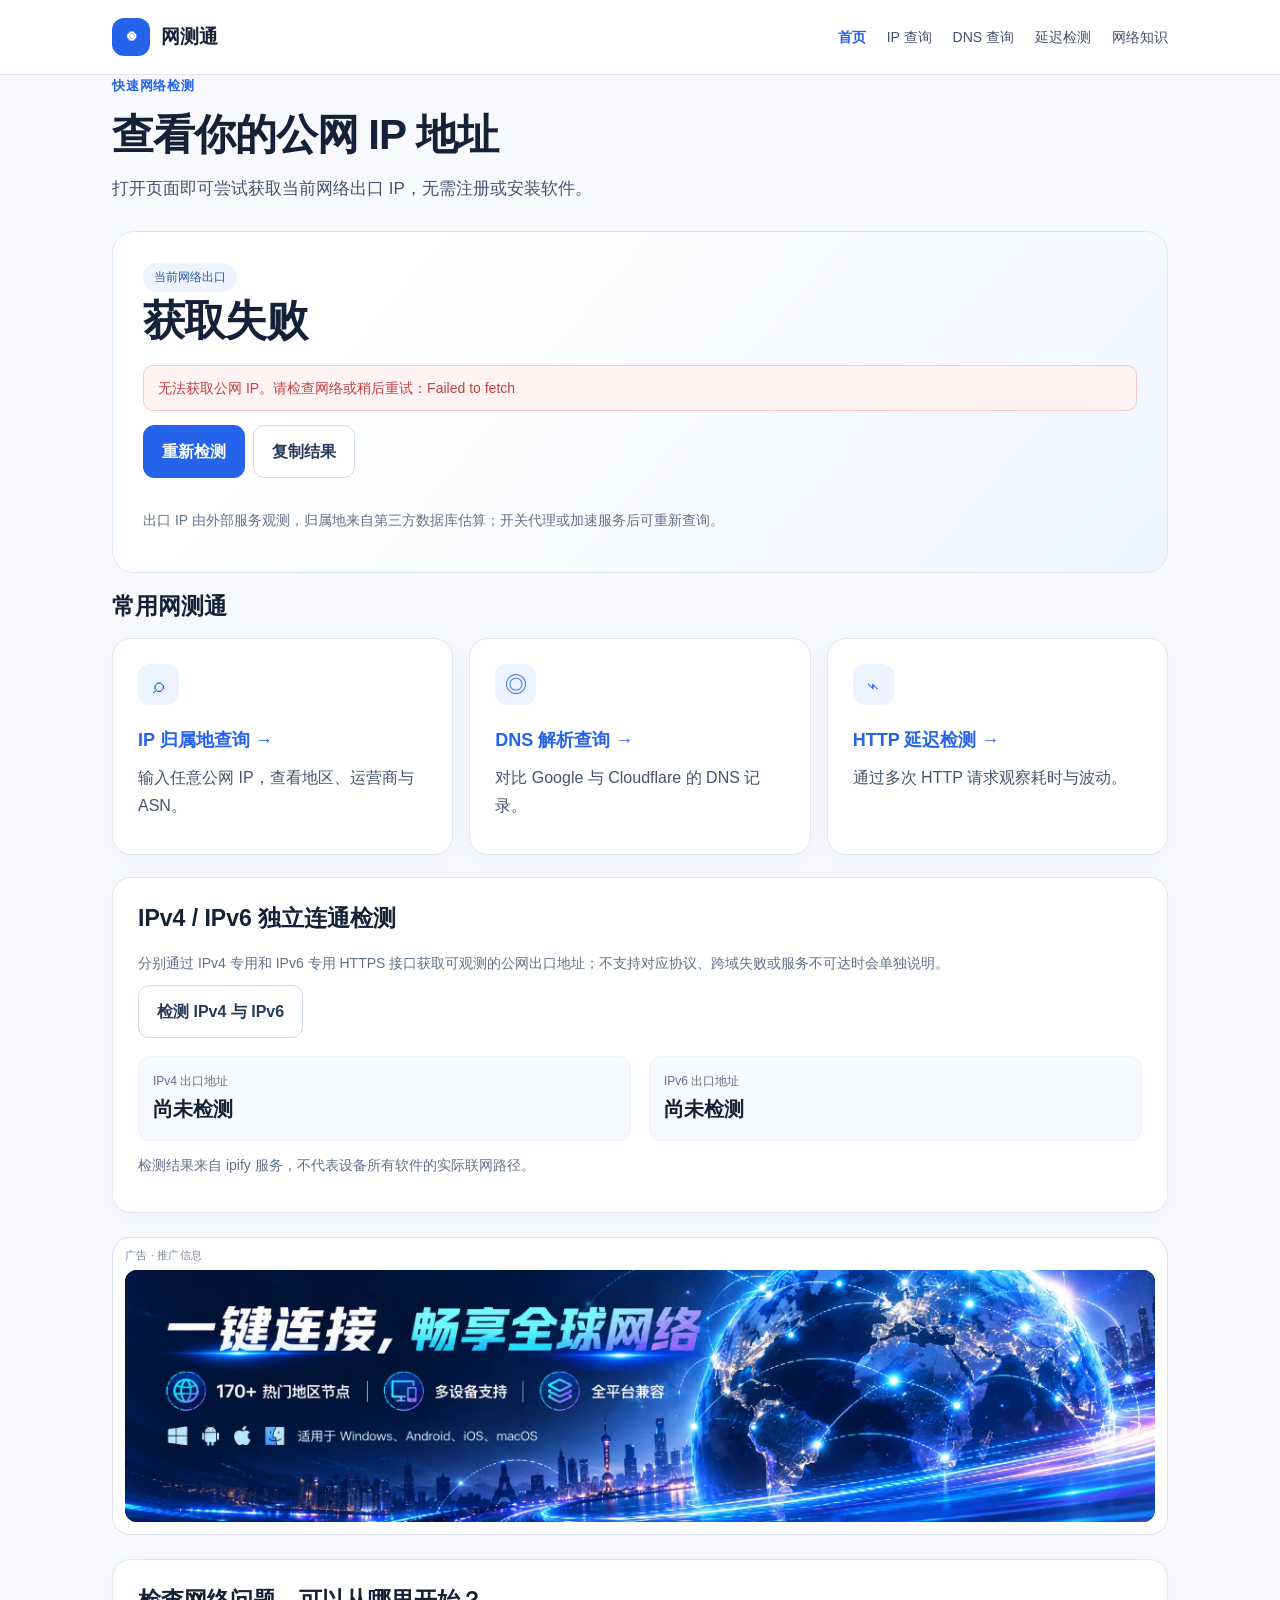
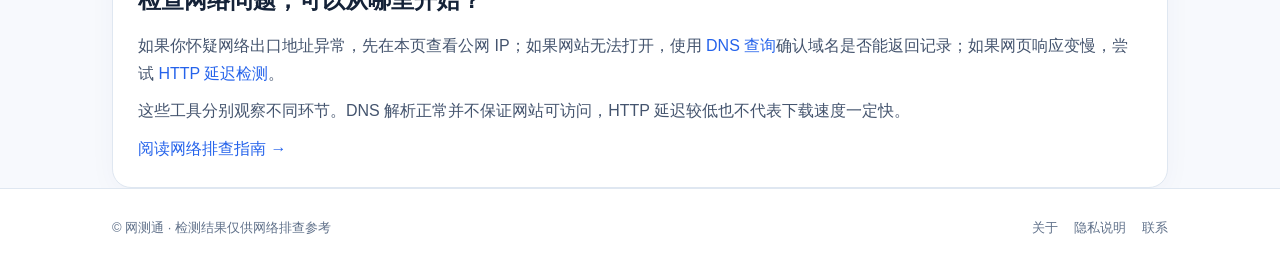
==== index.html @ 157ff498 "Add files via upload" ====
<!DOCTYPE html>

<html lang="zh-CN"><head><meta charset="utf-8"/><meta content="width=device-width, initial-scale=1" name="viewport"/><meta content="light" name="color-scheme"/><meta content="#2563eb" name="theme-color"/><title>我的IP地址查询 - 查看当前公网IP｜网测通</title><meta content="免费查看当前公网IP地址与归属地，支持IP查询、DNS解析检测和HTTP请求延迟测试。" name="description"/><meta content="website" property="og:type"/><meta content="我的IP地址查询 - 查看当前公网IP｜网测通" property="og:title"/><meta content="免费查看当前公网IP地址与归属地，支持IP查询、DNS解析检测和HTTP请求延迟测试。" property="og:description"/><link href="/assets/css/style.css" rel="stylesheet"/><script defer="" src="/assets/js/app.js"></script><script type="application/ld+json">{"@context":"https://schema.org","@type":"WebPage","name":"我的IP地址查询 - 查看当前公网IP｜网测通","description":"免费查看当前公网IP地址与归属地，支持IP查询、DNS解析检测和HTTP请求延迟测试。","inLanguage":"zh-CN","url":"https://netcheck-cn.github.io/","isPartOf":{"@type":"WebSite","name":"网测通","url":"https://netcheck-cn.github.io/"}}</script><link href="https://netcheck-cn.github.io/" rel="canonical"/><meta content="https://netcheck-cn.github.io/" property="og:url"/></head><body><a class="skip-link" href="#main-content">跳转到主要内容</a><header class="header"><div class="wrap nav"><a class="logo" href="/"><span class="mark">◉</span> 网测通</a><nav aria-label="主导航" class="links"><a aria-current="page" href="/">首页</a><a href="/ip-lookup/">IP 查询</a><a href="/dns-lookup/">DNS 查询</a><a href="/latency-test/">延迟检测</a><a href="/guides/">网络知识</a></nav></div></header><main class="wrap" id="main-content"><section class="hero"><div class="eyebrow">快速网络检测</div><h1>查看你的公网 IP 地址</h1><p class="lead">打开页面即可尝试获取当前网络出口 IP，无需注册或安装软件。</p></section><div class=""><section class="hero-card"><span class="tag">当前网络出口</span><div aria-live="polite" class="result-big" id="myip-address">正在查询…</div><div class="status" id="myip-status" role="status">准备获取公网 IP</div><div class="actions"><button class="btn" id="myip-retry">重新检测</button><button class="btn alt" id="copy-myip">复制结果</button></div><div class="tool-meta" id="myip-location"></div><p class="note">出口 IP 由外部服务观测，归属地来自第三方数据库估算；开关代理或加速服务后可重新查询。</p></section><section class="panel"><h2>常用网测通</h2><div class="grid"><a class="card" href="/ip-lookup/"><div class="bubble">⌕</div><h3>IP 归属地查询 →</h3><p>输入任意公网 IP，查看地区、运营商与 ASN。</p></a><a class="card" href="/dns-lookup/"><div class="bubble">◎</div><h3>DNS 解析查询 →</h3><p>对比 Google 与 Cloudflare 的 DNS 记录。</p></a><a class="card" href="/latency-test/"><div class="bubble">⌁</div><h3>HTTP 延迟检测 →</h3><p>通过多次 HTTP 请求观察耗时与波动。</p></a></div></section><section class="card panel" id="dualstack-panel"><h2>IPv4 / IPv6 独立连通检测</h2><p class="muted">分别通过 IPv4 专用和 IPv6 专用 HTTPS 接口获取可观测的公网出口地址；不支持对应协议、跨域失败或服务不可达时会单独说明。</p><button class="btn alt" id="dualstack-start" type="button">检测 IPv4 与 IPv6</button><div class="split panel"><div class="kv"><span>IPv4 出口地址</span><strong aria-live="polite" id="ipv4-result">尚未检测</strong></div><div class="kv"><span>IPv6 出口地址</span><strong aria-live="polite" id="ipv6-result">尚未检测</strong></div></div><p class="note" id="dualstack-note" role="status">检测结果来自 ipify 服务，不代表设备所有软件的实际联网路径。</p></section><aside aria-label="虎跃加速器推广广告" class="ad">
<div class="ad-label">广告 · 推广信息</div>
<a aria-label="虎跃加速器广告，访问官方网站（在新窗口打开）" class="ad-link" href="https://huyuejsq.co/" rel="sponsored noopener noreferrer" target="_blank">
<picture class="ad-desktop"><img alt="虎跃加速器推广：一键连接，畅享全球网络；热门地区节点、多设备支持、全平台兼容" decoding="async" height="530" loading="lazy" src="/assets/images/huyue-ad-desktop.webp" width="2172"/></picture>
<div aria-hidden="true" class="ad-mobile">
<span class="ad-mobile-eyebrow">虎跃加速器</span>
<strong>一键连接<br/><em>畅享全球网络</em></strong>
<span class="ad-mobile-features">热门地区节点 · 多设备支持</span>
<span class="ad-mobile-platforms">Windows / Android / iOS / macOS</span>
</div>
</a>
</aside><section class="card panel"><h2>检查网络问题，可以从哪里开始？</h2><p>如果你怀疑网络出口地址异常，先在本页查看公网 IP；如果网站无法打开，使用 <a href="/dns-lookup/">DNS 查询</a>确认域名是否能返回记录；如果网页响应变慢，尝试 <a href="/latency-test/">HTTP 延迟检测</a>。</p><p>这些工具分别观察不同环节。DNS 解析正常并不保证网站可访问，HTTP 延迟较低也不代表下载速度一定快。</p><a href="/guides/">阅读网络排查指南 →</a></section></div></main><footer class="foot"><div class="wrap"><div>© 网测通 · 检测结果仅供网络排查参考</div><div class="foot-nav"><a href="/about/">关于</a><a href="/privacy/">隐私说明</a><a href="/contact/">联系</a></div></div></footer></body></html>
---- assets/css/style.css ----
:root{--blue:#2563eb;--ink:#142238;--muted:#60718a;--line:#dfe7f1;--bg:#f7f9fd;--soft:#edf4ff;--good:#107c58;--red:#c24143}*{box-sizing:border-box}html{scroll-behavior:smooth}body{margin:0;font-family:-apple-system,BlinkMacSystemFont,"Segoe UI","PingFang SC","Microsoft YaHei",sans-serif;color:var(--ink);background:var(--bg);line-height:1.72}a{color:var(--blue);text-decoration:none}a:hover{text-decoration:underline}button,input,select{font:inherit}button{cursor:pointer}button:disabled{opacity:.6;cursor:not-allowed}button:focus-visible,a:focus-visible,input:focus-visible,select:focus-visible{outline:3px solid #93c5fd;outline-offset:3px}.wrap{max-width:1100px;margin:auto;padding:0 22px}.header{background:#fff;border-bottom:1px solid var(--line)}.nav{min-height:74px;display:flex;align-items:center;justify-content:space-between;gap:22px;flex-wrap:wrap}.logo{display:flex;align-items:center;gap:11px;font-weight:850;font-size:19px;color:var(--ink)}.mark{display:inline-grid;place-items:center;background:var(--blue);color:#fff;width:38px;height:38px;border-radius:12px}.links{display:flex;gap:21px;flex-wrap:wrap}.links a{color:#43536c;font-size:14px}.links a[aria-current=page]{color:var(--blue);font-weight:700}main{padding:36px 0 56px}.hero{margin-bottom:28px}.eyebrow{color:var(--blue);font-weight:760;font-size:13px;letter-spacing:.06em}h1{font-size:clamp(29px,4.1vw,42px);letter-spacing:-.025em;line-height:1.25;margin:12px 0}h2{font-size:23px;line-height:1.36;margin:0 0 16px}h3{font-size:18px;line-height:1.5;margin:22px 0 7px}p{margin:10px 0;color:#44546e}.lead{font-size:17px;max-width:780px}.grid{display:grid;grid-template-columns:repeat(3,minmax(0,1fr));gap:16px}.grid.two{grid-template-columns:repeat(2,minmax(0,1fr))}.card{background:#fff;border:1px solid var(--line);border-radius:19px;padding:25px;box-shadow:0 5px 28px rgba(31,60,112,.035)}.card + .card{margin-top:0}.panel{margin-top:18px}.card-title{display:flex;align-items:center;gap:10px}.bubble{display:inline-grid;place-items:center;background:var(--soft);color:var(--blue);border-radius:12px;min-width:41px;height:41px;font-size:22px}.hero-card{background:linear-gradient(130deg,#fff 25%,#eff5ff);border:1px solid #dce8fa;padding:30px;border-radius:22px}.result-big{font-size:clamp(25px,4.5vw,42px);line-height:1.4;font-weight:820;word-break:break-all;letter-spacing:-.025em}.muted,.note{color:var(--muted);font-size:14px}.note{margin-top:12px}.tag{background:var(--soft);border-radius:999px;padding:4px 11px;color:#28589e;font-size:12px;display:inline-flex}.field{display:flex;gap:10px;flex-wrap:wrap;margin:18px 0}.field input,.field select{border:1px solid #cdd9e8;border-radius:11px;background:#fff;padding:13px 14px;min-width:0;flex:1}.field select{flex:0 0 auto}.btn{background:var(--blue);border:1px solid var(--blue);color:white;padding:12px 18px;border-radius:11px;font-weight:720;display:inline-flex;align-items:center;justify-content:center;gap:7px;text-decoration:none}.btn:hover{background:#1d4ed8;text-decoration:none}.btn.alt{background:#fff;border-color:#ced9e9;color:#253b5a}.btn.alt:hover{background:#f1f5fb}.btn.small{padding:8px 12px;font-size:13px}.tool-meta{display:grid;grid-template-columns:repeat(2,minmax(0,1fr));gap:12px;margin-top:18px}.kv{padding:14px;background:#f6f9fd;border:1px solid #edf1f8;border-radius:12px;min-width:0}.kv strong{display:block;overflow-wrap:anywhere}.kv span{display:block;color:var(--muted);font-size:12px}.status{margin:14px 0;color:#4c6485;background:#f2f6fc;border-radius:10px;padding:10px 14px;font-size:14px}.status[data-kind=error]{background:#fff2f2;color:var(--red)}.status[data-kind=success]{background:#eef9f3;color:var(--good)}.results{overflow-x:auto;margin-top:14px}table{border-collapse:collapse;width:100%;font-size:14px;min-width:510px}th,td{text-align:left;padding:11px 10px;border-bottom:1px solid var(--line);vertical-align:top;overflow-wrap:anywhere}th{background:#f4f7fb;font-size:13px}pre{white-space:pre-wrap;overflow-wrap:anywhere}.ad{border:1px solid #d7e1ef;background:#fff;border-radius:16px;margin:28px 0;padding:13px}.ad-label{font-size:11px;color:#7a8898;margin-bottom:8px}.ad a{display:block}.ad img{width:100%;height:auto;border-radius:9px;display:block}.article{max-width:790px}.article h2{margin-top:32px}.article ul,.article ol{padding-left:24px;color:#44546e}.article li{margin-bottom:8px}.article code{background:#eef3f9;border-radius:4px;padding:2px 5px;overflow-wrap:anywhere}.foot{background:#fff;border-top:1px solid var(--line);padding:28px 0}.foot .wrap{display:flex;justify-content:space-between;gap:16px;flex-wrap:wrap;font-size:13px;color:var(--muted)}.foot a{color:var(--muted)}.foot-nav{display:flex;gap:16px;flex-wrap:wrap}.article-list{display:grid;gap:12px}.article-list a{display:block;padding:17px;border:1px solid var(--line);background:#fff;border-radius:13px;font-weight:700}.article-list span{display:block;color:var(--muted);font-weight:400;font-size:14px}.actions{display:flex;gap:8px;flex-wrap:wrap}.split{display:grid;grid-template-columns:1fr 1fr;gap:18px}.smallprint{font-size:12px;color:#718096}.related{margin-top:32px}.related a{display:inline-block;margin:0 14px 10px 0}.chart{height:155px;border-left:1px solid var(--line);border-bottom:1px solid var(--line);display:flex;align-items:end;gap:8px;padding:8px 8px 0}.bar{flex:1;background:#93b6fb;border-radius:5px 5px 0 0;min-width:10px;position:relative}.bar:hover{background:var(--blue)}.bar small{position:absolute;bottom:100%;left:50%;transform:translateX(-50%);font-size:10px;color:var(--muted)}@media(max-width:730px){.nav{padding:14px 0}.links{width:100%;gap:15px}.grid,.grid.two,.split{grid-template-columns:1fr}main{padding-top:25px}.card,.hero-card{padding:20px}.field{flex-direction:column}.field select{flex:auto}.tool-meta{grid-template-columns:1fr}.wrap{padding:0 16px}}@media(prefers-reduced-motion:reduce){html{scroll-behavior:auto}}

.bar-failed{background:#fca5a5}.bar-failed small{color:#b91c1c}.results:focus{outline:2px solid var(--blue)}@media(max-width:450px){.result-big{font-size:clamp(22px,6vw,34px)}.links{gap:10px}.links a{font-size:13px}.card{padding:16px}table{font-size:13px}}

#dualstack-panel,#dns-batch-panel{margin-top:22px}#dualstack-panel .kv strong{font-size:clamp(15px,2vw,20px)}#dns-batch-results td{max-width:380px}

/* V4 accessibility and inspection readability */
.skip-link{position:absolute;left:12px;top:-70px;z-index:100;background:#fff;color:#174cb5;padding:10px 16px;border:2px solid #2563eb;border-radius:8px}.skip-link:focus{top:10px}
.diagnosis{background:#f0f6ff;border-left:4px solid #2563eb;padding:12px 15px;margin-top:16px;border-radius:8px}.diagnosis p{margin:4px 0 0}
.results td{max-width:450px;overflow-wrap:anywhere;word-break:break-word}.kv strong{overflow-wrap:anywhere}
@media(max-width:600px){.card{border-radius:14px}.field input,.field select,.field .btn{width:100%;min-height:46px}.split{gap:12px}.results{margin-inline:-6px}table{min-width:440px}.ad{padding:9px}}

/* Release candidate: readability, input handling and reduced-layout-shift refinements */
:root{color-scheme:light}html{overflow-wrap:break-word}button{touch-action:manipulation} .hero-card,.card,.ad{min-width:0} .ad img{aspect-ratio:56/9;object-fit:cover} .result-big{font-variant-numeric:tabular-nums} .links a{padding:5px 0} .status{overflow-wrap:anywhere} .results table{table-layout:auto} td{white-space:normal} .field input{flex-basis:220px} .field input:focus{border-color:#2563eb} @media(max-width:730px){.nav{gap:7px}.links{overflow-x:auto;flex-wrap:nowrap;padding-bottom:3px;scrollbar-width:thin}.links a{white-space:nowrap}.ad img{aspect-ratio:auto}.hero{margin-bottom:19px}}

/* Adaptive sponsor creative: separate landscape and mobile composition. */
.ad{margin:24px 0;padding:10px 12px 12px;border-radius:18px;overflow:hidden}
.ad-label{margin-bottom:7px;line-height:1.4;letter-spacing:.02em}
.ad-link{display:block;border-radius:12px;overflow:hidden;background:#071b49;position:relative;isolation:isolate}
.ad-link:focus-visible{outline:3px solid #60a5fa;outline-offset:3px}
.ad-desktop{display:block;line-height:0}
.ad-desktop img{display:block;width:100%;height:auto;aspect-ratio:2172/530;object-fit:cover;border-radius:0}
.ad-mobile{display:none}
@media(max-width:620px){
 .ad{padding:9px;margin:20px 0;border-radius:15px}
 .ad-link{border-radius:12px}
 .ad-desktop{display:none}
 .ad-mobile{display:flex;flex-direction:column;align-items:flex-start;justify-content:center;gap:9px;min-height:190px;padding:22px 18px;color:#fff;background:linear-gradient(90deg,rgba(3,15,47,.97) 0%,rgba(4,19,61,.89) 49%,rgba(4,24,77,.38) 100%),url('/assets/images/huyue-ad-mobile-bg.webp') center right / cover no-repeat}
 .ad-mobile-eyebrow{font-size:12px;letter-spacing:.1em;color:#c8eaff;font-weight:700}
 .ad-mobile strong{font-size:clamp(23px,6vw,30px);letter-spacing:.015em;line-height:1.25;color:white;text-shadow:0 2px 10px #00102c}
 .ad-mobile strong em{font-style:normal;color:#79dffe}
 .ad-mobile-features{font-size:12px;font-weight:650;color:#e7f4ff}
 .ad-mobile-platforms{font-size:11px;color:#c1d5f6;overflow-wrap:anywhere}
}
@media(max-width:360px){.ad-mobile{min-height:178px;padding:18px 14px;gap:7px}.ad-mobile strong{font-size:22px}}

/* Prelaunch polish: focus clarity, resilient sponsor sizing and small-screen readability */
:root{--focus-ring:#0b75d1}
:where(a,button,input,select):focus-visible{outline:3px solid var(--focus-ring);outline-offset:3px}
.ad{contain:layout style;max-width:100%}
.ad-link{transition:filter .15s ease}
@media(hover:hover){.ad-link:hover{filter:brightness(1.07)}}
.ad-desktop img{object-fit:contain;aspect-ratio:2172/530;max-height:300px}
.ad-mobile{background-position:center right;background-size:cover}
.ad-mobile-features,.ad-mobile-platforms{line-height:1.45;max-width:90%}
@media(min-width:621px) and (max-width:900px){.ad{margin:20px 0;padding:9px}.ad-desktop img{max-height:230px}}
@media(max-width:620px){
 .ad-mobile{min-height:210px;gap:10px;padding:20px 18px;background-image:linear-gradient(90deg,rgba(3,13,42,.98) 0%,rgba(3,17,55,.93) 53%,rgba(3,24,72,.40) 100%),url('/assets/images/huyue-ad-mobile-bg.webp')}
 .ad-mobile strong{font-size:clamp(21px,6.2vw,29px)}
 .ad-mobile-features{font-size:clamp(12px,3.35vw,14px)}
 .ad-mobile-platforms{font-size:clamp(11px,3vw,13px)}
 .ad-label{font-size:12px}
 .ad-link{min-height:210px}
}
@media(max-width:360px){.ad-mobile,.ad-link{min-height:198px}.ad-mobile{padding:18px 14px}}
@media(prefers-reduced-motion:reduce){.ad-link{transition:none}}

/* Final prelaunch accessibility and responsive polish */
@media(max-width:620px){.ad-mobile{height:auto;min-height:206px}.ad-mobile strong{max-width:100%;text-wrap:balance}.ad-mobile-platforms{max-width:95%}.ad-link{min-height:0}.ad{margin:22px 0}}
@media(max-width:380px){.ad-mobile{min-height:196px;padding:18px 14px}.ad-mobile strong{font-size:22px}.ad-mobile-features{font-size:12px}}
@media(min-width:621px){.ad-desktop img{width:100%;height:auto;max-height:none;aspect-ratio:2172/530;object-fit:contain}}
.status{border:1px solid transparent}.status[data-kind=error]{border-color:#f6cccc}.status[data-kind=success]{border-color:#c8e8d8}
.results{overscroll-behavior-x:contain}.results td{overflow-wrap:anywhere}.article{overflow-wrap:anywhere}
@media print{.ad,.nav,.actions,button{display:none!important}body{background:#fff}.card{box-shadow:none}}

/* Final quality pass: long DNS record values and responsive banner */
.results td{overflow-wrap:anywhere;word-break:break-word;max-width:520px}
.results{max-width:100%;overflow-x:auto}
.ad-link{display:block;overflow:hidden;border-radius:12px}
.ad-desktop img{display:block;width:100%;height:auto}
@media(max-width:620px){.ad-mobile{min-height:200px;height:auto;box-sizing:border-box}.ad-mobile-features,.ad-mobile-platforms{overflow-wrap:anywhere}}
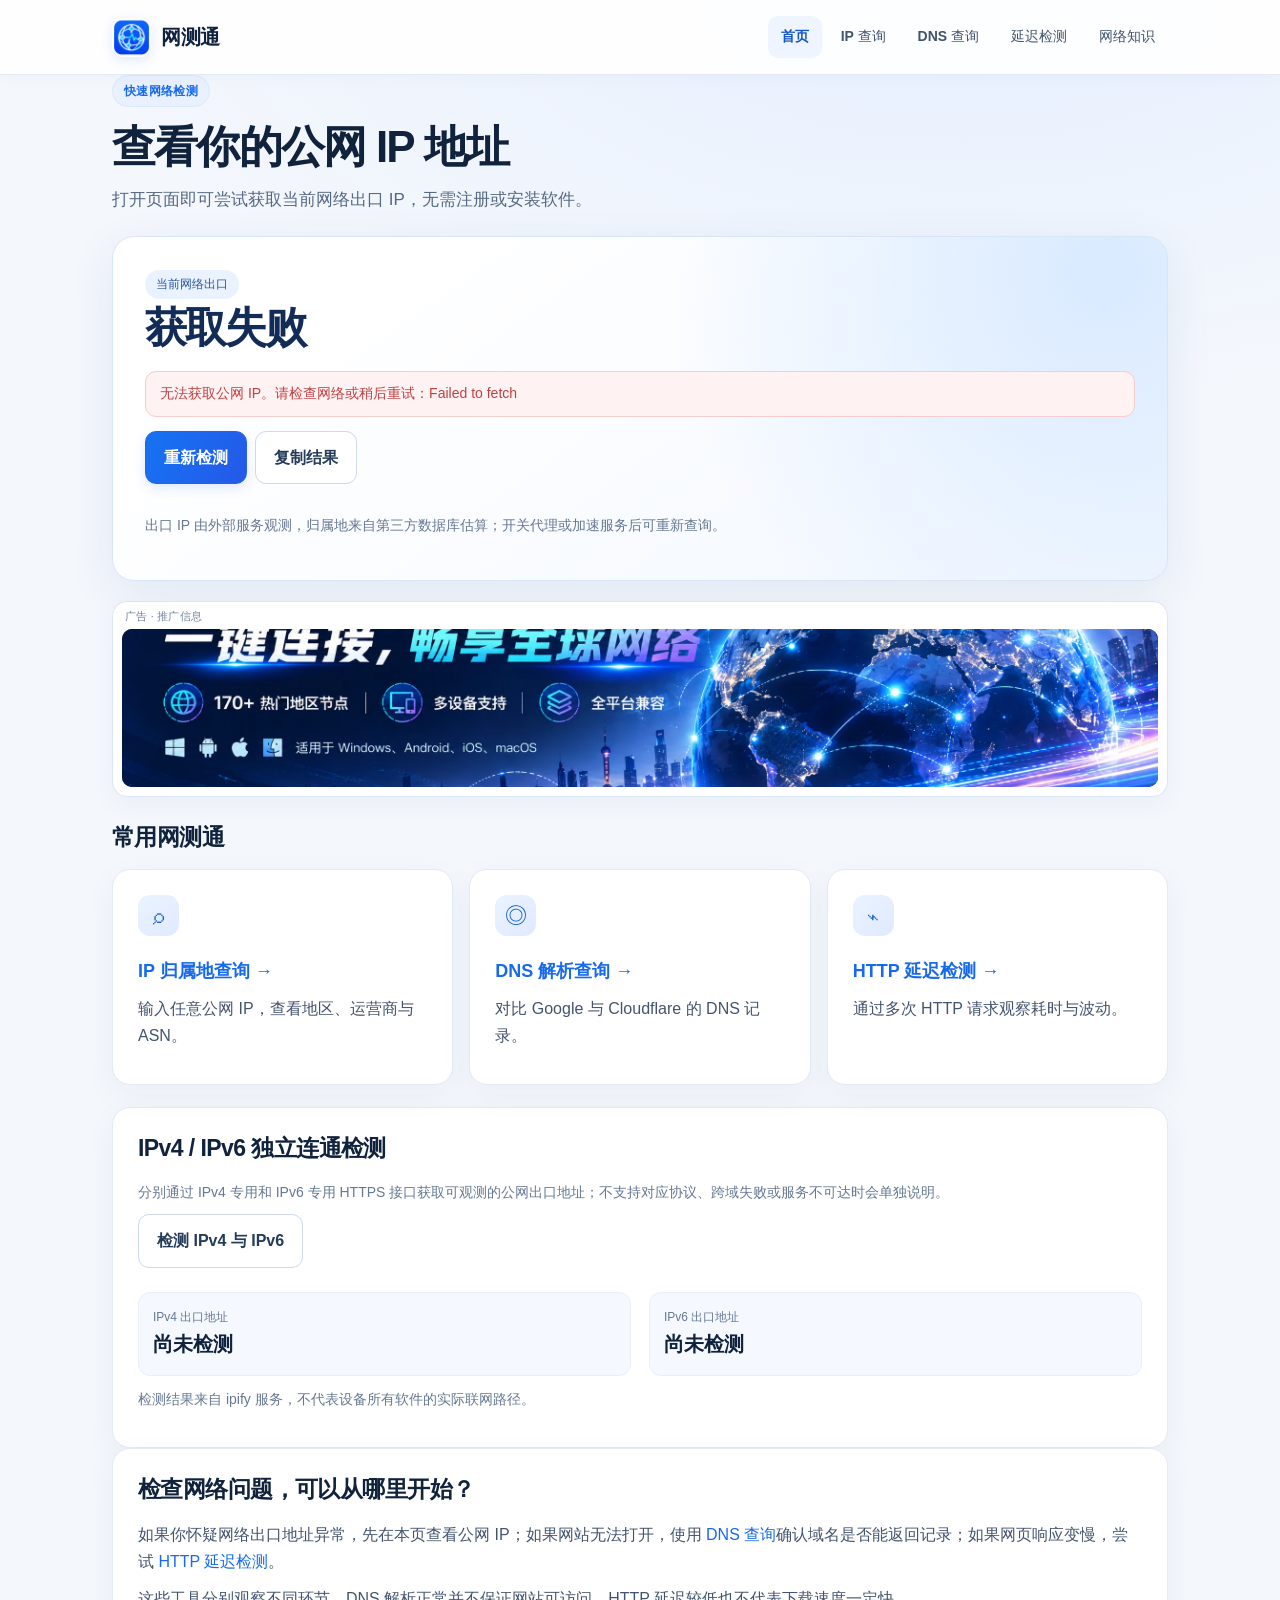
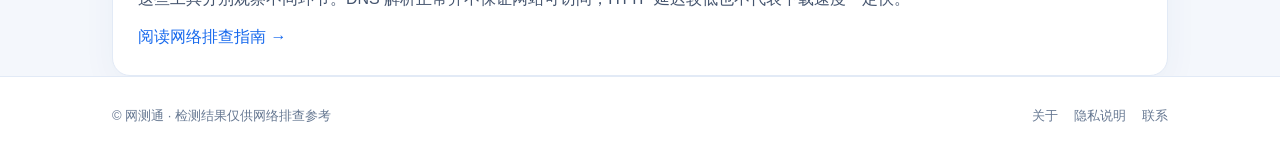
==== commit 5c08b421: "Add files via upload" ====
--- a/index.html
+++ b/index.html
@@ -1,6 +1,6 @@
 <!DOCTYPE html>
 
-<html lang="zh-CN"><head><meta charset="utf-8"/><meta content="width=device-width, initial-scale=1" name="viewport"/><meta content="light" name="color-scheme"/><meta content="#2563eb" name="theme-color"/><title>我的IP地址查询 - 查看当前公网IP｜网测通</title><meta content="免费查看当前公网IP地址与归属地，支持IP查询、DNS解析检测和HTTP请求延迟测试。" name="description"/><meta content="website" property="og:type"/><meta content="我的IP地址查询 - 查看当前公网IP｜网测通" property="og:title"/><meta content="免费查看当前公网IP地址与归属地，支持IP查询、DNS解析检测和HTTP请求延迟测试。" property="og:description"/><link href="/assets/css/style.css" rel="stylesheet"/><script defer="" src="/assets/js/app.js"></script><script type="application/ld+json">{"@context":"https://schema.org","@type":"WebPage","name":"我的IP地址查询 - 查看当前公网IP｜网测通","description":"免费查看当前公网IP地址与归属地，支持IP查询、DNS解析检测和HTTP请求延迟测试。","inLanguage":"zh-CN","url":"https://netcheck-cn.github.io/","isPartOf":{"@type":"WebSite","name":"网测通","url":"https://netcheck-cn.github.io/"}}</script><link href="https://netcheck-cn.github.io/" rel="canonical"/><meta content="https://netcheck-cn.github.io/" property="og:url"/></head><body><a class="skip-link" href="#main-content">跳转到主要内容</a><header class="header"><div class="wrap nav"><a class="logo" href="/"><span class="mark">◉</span> 网测通</a><nav aria-label="主导航" class="links"><a aria-current="page" href="/">首页</a><a href="/ip-lookup/">IP 查询</a><a href="/dns-lookup/">DNS 查询</a><a href="/latency-test/">延迟检测</a><a href="/guides/">网络知识</a></nav></div></header><main class="wrap" id="main-content"><section class="hero"><div class="eyebrow">快速网络检测</div><h1>查看你的公网 IP 地址</h1><p class="lead">打开页面即可尝试获取当前网络出口 IP，无需注册或安装软件。</p></section><div class=""><section class="hero-card"><span class="tag">当前网络出口</span><div aria-live="polite" class="result-big" id="myip-address">正在查询…</div><div class="status" id="myip-status" role="status">准备获取公网 IP</div><div class="actions"><button class="btn" id="myip-retry">重新检测</button><button class="btn alt" id="copy-myip">复制结果</button></div><div class="tool-meta" id="myip-location"></div><p class="note">出口 IP 由外部服务观测，归属地来自第三方数据库估算；开关代理或加速服务后可重新查询。</p></section><section class="panel"><h2>常用网测通</h2><div class="grid"><a class="card" href="/ip-lookup/"><div class="bubble">⌕</div><h3>IP 归属地查询 →</h3><p>输入任意公网 IP，查看地区、运营商与 ASN。</p></a><a class="card" href="/dns-lookup/"><div class="bubble">◎</div><h3>DNS 解析查询 →</h3><p>对比 Google 与 Cloudflare 的 DNS 记录。</p></a><a class="card" href="/latency-test/"><div class="bubble">⌁</div><h3>HTTP 延迟检测 →</h3><p>通过多次 HTTP 请求观察耗时与波动。</p></a></div></section><section class="card panel" id="dualstack-panel"><h2>IPv4 / IPv6 独立连通检测</h2><p class="muted">分别通过 IPv4 专用和 IPv6 专用 HTTPS 接口获取可观测的公网出口地址；不支持对应协议、跨域失败或服务不可达时会单独说明。</p><button class="btn alt" id="dualstack-start" type="button">检测 IPv4 与 IPv6</button><div class="split panel"><div class="kv"><span>IPv4 出口地址</span><strong aria-live="polite" id="ipv4-result">尚未检测</strong></div><div class="kv"><span>IPv6 出口地址</span><strong aria-live="polite" id="ipv6-result">尚未检测</strong></div></div><p class="note" id="dualstack-note" role="status">检测结果来自 ipify 服务，不代表设备所有软件的实际联网路径。</p></section><aside aria-label="虎跃加速器推广广告" class="ad">
+<html lang="zh-CN"><head><script async="" src="https://www.googletagmanager.com/gtag/js?id=G-D9GC3GMQH9"></script><script>window.dataLayer=window.dataLayer||[];function gtag(){dataLayer.push(arguments)}gtag('js',new Date());gtag('config','G-D9GC3GMQH9');</script><meta charset="utf-8"/><meta content="width=device-width, initial-scale=1" name="viewport"/><meta content="light" name="color-scheme"/><meta content="#2563eb" name="theme-color"/><title>我的IP地址查询 - 查看当前公网IP｜网测通</title><meta content="免费查看当前公网IP地址与归属地，支持IP查询、DNS解析检测和HTTP请求延迟测试。" name="description"/><meta content="website" property="og:type"/><meta content="我的IP地址查询 - 查看当前公网IP｜网测通" property="og:title"/><meta content="免费查看当前公网IP地址与归属地，支持IP查询、DNS解析检测和HTTP请求延迟测试。" property="og:description"/><link href="/assets/css/style.css" rel="stylesheet"/><script defer="" src="/assets/js/app.js"></script><script type="application/ld+json">{"@context":"https://schema.org","@type":"WebPage","name":"我的IP地址查询 - 查看当前公网IP｜网测通","description":"免费查看当前公网IP地址与归属地，支持IP查询、DNS解析检测和HTTP请求延迟测试。","inLanguage":"zh-CN","url":"https://netcheck-cn.github.io/","isPartOf":{"@type":"WebSite","name":"网测通","url":"https://netcheck-cn.github.io/"}}</script><link href="https://netcheck-cn.github.io/" rel="canonical"/><meta content="https://netcheck-cn.github.io/" property="og:url"/><link href="/favicon.ico" rel="icon" sizes="any"/><link href="/assets/images/favicon-48.png" rel="icon" type="image/png"/><link href="/assets/images/apple-touch-icon.png" rel="apple-touch-icon"/><meta content="https://netcheck-cn.github.io/assets/images/logo.png" property="og:image"/><meta content="strict-origin-when-cross-origin" name="referrer"/></head><body><a class="skip-link" href="#main-content">跳转到主要内容</a><header class="header"><div class="wrap nav"><a class="logo" href="/"><img alt="" height="40" src="/assets/images/logo.png" width="40"/> 网测通</a><nav aria-label="主导航" class="links"><a aria-current="page" href="/">首页</a><a href="/ip-lookup/">IP 查询</a><a href="/dns-lookup/">DNS 查询</a><a href="/latency-test/">延迟检测</a><a href="/guides/">网络知识</a></nav></div></header><main class="wrap" id="main-content"><section class="hero"><div class="eyebrow">快速网络检测</div><h1>查看你的公网 IP 地址</h1><p class="lead">打开页面即可尝试获取当前网络出口 IP，无需注册或安装软件。</p></section><div class=""><section class="hero-card"><span class="tag">当前网络出口</span><div aria-live="polite" class="result-big" id="myip-address">正在查询…</div><div class="status" id="myip-status" role="status">准备获取公网 IP</div><div class="actions"><button class="btn" id="myip-retry">重新检测</button><button class="btn alt" id="copy-myip">复制结果</button></div><div class="tool-meta" id="myip-location"></div><p class="note">出口 IP 由外部服务观测，归属地来自第三方数据库估算；开关代理或加速服务后可重新查询。</p></section><aside aria-label="虎跃加速器推广广告" class="ad ad-compact">
 <div class="ad-label">广告 · 推广信息</div>
 <a aria-label="虎跃加速器广告，访问官方网站（在新窗口打开）" class="ad-link" href="https://huyuejsq.co/" rel="sponsored noopener noreferrer" target="_blank">
 <picture class="ad-desktop"><img alt="虎跃加速器推广：一键连接，畅享全球网络；热门地区节点、多设备支持、全平台兼容" decoding="async" height="530" loading="lazy" src="/assets/images/huyue-ad-desktop.webp" width="2172"/></picture>
@@ -11,4 +11,4 @@
 <span class="ad-mobile-platforms">Windows / Android / iOS / macOS</span>
 </div>
 </a>
-</aside><section class="card panel"><h2>检查网络问题，可以从哪里开始？</h2><p>如果你怀疑网络出口地址异常，先在本页查看公网 IP；如果网站无法打开，使用 <a href="/dns-lookup/">DNS 查询</a>确认域名是否能返回记录；如果网页响应变慢，尝试 <a href="/latency-test/">HTTP 延迟检测</a>。</p><p>这些工具分别观察不同环节。DNS 解析正常并不保证网站可访问，HTTP 延迟较低也不代表下载速度一定快。</p><a href="/guides/">阅读网络排查指南 →</a></section></div></main><footer class="foot"><div class="wrap"><div>© 网测通 · 检测结果仅供网络排查参考</div><div class="foot-nav"><a href="/about/">关于</a><a href="/privacy/">隐私说明</a><a href="/contact/">联系</a></div></div></footer></body></html>+</aside><section class="panel"><h2>常用网测通</h2><div class="grid"><a class="card" href="/ip-lookup/"><div class="bubble">⌕</div><h3>IP 归属地查询 →</h3><p>输入任意公网 IP，查看地区、运营商与 ASN。</p></a><a class="card" href="/dns-lookup/"><div class="bubble">◎</div><h3>DNS 解析查询 →</h3><p>对比 Google 与 Cloudflare 的 DNS 记录。</p></a><a class="card" href="/latency-test/"><div class="bubble">⌁</div><h3>HTTP 延迟检测 →</h3><p>通过多次 HTTP 请求观察耗时与波动。</p></a></div></section><section class="card panel" id="dualstack-panel"><h2>IPv4 / IPv6 独立连通检测</h2><p class="muted">分别通过 IPv4 专用和 IPv6 专用 HTTPS 接口获取可观测的公网出口地址；不支持对应协议、跨域失败或服务不可达时会单独说明。</p><button class="btn alt" id="dualstack-start" type="button">检测 IPv4 与 IPv6</button><div class="split panel"><div class="kv"><span>IPv4 出口地址</span><strong aria-live="polite" id="ipv4-result">尚未检测</strong></div><div class="kv"><span>IPv6 出口地址</span><strong aria-live="polite" id="ipv6-result">尚未检测</strong></div></div><p class="note" id="dualstack-note" role="status">检测结果来自 ipify 服务，不代表设备所有软件的实际联网路径。</p></section><section class="card panel"><h2>检查网络问题，可以从哪里开始？</h2><p>如果你怀疑网络出口地址异常，先在本页查看公网 IP；如果网站无法打开，使用 <a href="/dns-lookup/">DNS 查询</a>确认域名是否能返回记录；如果网页响应变慢，尝试 <a href="/latency-test/">HTTP 延迟检测</a>。</p><p>这些工具分别观察不同环节。DNS 解析正常并不保证网站可访问，HTTP 延迟较低也不代表下载速度一定快。</p><a href="/guides/">阅读网络排查指南 →</a></section></div></main><footer class="foot"><div class="wrap"><div>© 网测通 · 检测结果仅供网络排查参考</div><div class="foot-nav"><a href="/about/">关于</a><a href="/privacy/">隐私说明</a><a href="/contact/">联系</a></div></div></footer></body></html>
--- a/assets/css/style.css
+++ b/assets/css/style.css
@@ -70,3 +70,30 @@
 .ad-link{display:block;overflow:hidden;border-radius:12px}
 .ad-desktop img{display:block;width:100%;height:auto}
 @media(max-width:620px){.ad-mobile{min-height:200px;height:auto;box-sizing:border-box}.ad-mobile-features,.ad-mobile-platforms{overflow-wrap:anywhere}}
+
+/* Visual system refresh · 2026-10-22 */
+:root{--blue:#1769ed;--ink:#10223c;--muted:#667892;--line:#e2eaf6;--bg:#f4f7fc;--soft:#eaf2ff}
+body{background:radial-gradient(ellipse 68% 400px at 75% 0%,#e7f0ff 0%,transparent 100%),var(--bg);line-height:1.7}
+.header{background:rgba(255,255,255,.93);box-shadow:0 2px 18px rgba(29,68,125,.035);position:relative;z-index:2}
+.nav{min-height:74px}.logo{gap:10px;letter-spacing:-.025em;font-size:20px;text-decoration:none}.logo img{display:block;width:39px;height:39px;border-radius:11px;box-shadow:0 3px 12px #2563eb22}
+.links{gap:6px}.links a{padding:9px 13px;border-radius:10px;font-weight:550;transition:background .15s}.links a:hover,.links a[aria-current=page]{text-decoration:none;background:#eff5ff;color:#1556c6}
+main{padding-top:32px}.hero{margin-bottom:21px}.eyebrow{display:inline-block;padding:5px 11px;background:#e9f1ff;border:1px solid #d9e7ff;border-radius:999px;letter-spacing:.025em;font-size:12px}
+h1{font-size:clamp(30px,3.9vw,44px);letter-spacing:-.04em}h2{letter-spacing:-.025em}.lead{color:#566984}
+.hero-card{background:radial-gradient(circle at 94% 10%,#d9eaff,transparent 42%),linear-gradient(145deg,#fff 20%,#f2f7ff 100%);box-shadow:0 14px 48px rgba(34,79,151,.085);border-color:#d8e5f6;border-radius:22px;padding:32px}
+.card{border-radius:18px;box-shadow:0 10px 34px rgba(37,69,120,.048);transition:border-color .15s,box-shadow .15s}.grid a.card:hover,.article-list a:hover{border-color:#95baf8;box-shadow:0 12px 32px rgba(37,99,235,.10);text-decoration:none;transform:translateY(-1px)}
+.panel{margin-top:24px}.bubble{background:linear-gradient(140deg,#eaf3ff,#e0eaff);color:#1660d2}.result-big{color:#122c57;letter-spacing:-.045em}
+.kv{background:#f5f9ff;border:1px solid #e6effb}.btn{background:linear-gradient(115deg,#1673f2,#2459e8);box-shadow:0 4px 12px rgba(37,99,235,.15);border-color:#2862e9}.btn:hover{background:#1554d1}.btn.alt{box-shadow:none;background:#fff}.status{border-radius:11px}
+.ad.ad-compact{max-width:100%;margin:20px 0 23px;border:1px solid #dae5f5;border-radius:15px;padding:7px 9px 9px;background:#fff;box-shadow:0 8px 26px #123a740b}.ad-label{font-size:11px;margin:0 0 5px 3px;color:#7284a0}.ad-link{border-radius:10px}.ad-desktop img{width:100%;aspect-ratio:2172/530;height:auto;max-height:172px;object-fit:cover;object-position:center center}.ad-mobile{min-height:0}
+.article{font-size:16px}.article h2{border-bottom:1px solid #e6edf6;padding-bottom:9px}.article-list a{transition:.15s}.foot{border-top-color:#e2eaf6}
+@media(max-width:900px) and (min-width:621px){.ad-desktop img{max-height:148px;object-fit:cover}}
+@media(max-width:730px){main{padding-top:23px}.links{gap:3px}.links a{padding:7px 10px}.hero-card{padding:22px}.nav{gap:8px}.card{padding:20px}}
+@media(max-width:620px){.ad.ad-compact{margin:17px 0 21px;padding:7px}.ad-mobile{min-height:146px!important;padding:17px 17px!important;gap:5px!important;background-position:center right}.ad-mobile strong{font-size:clamp(20px,5.3vw,25px)!important;line-height:1.25}.ad-mobile-eyebrow{font-size:11px}.ad-mobile-features{font-size:12px!important}.ad-mobile-platforms{font-size:10px!important}.ad-link{min-height:0!important}.hero-card{padding:20px}.logo img{width:35px;height:35px}}
+@media(max-width:360px){.ad-mobile{min-height:142px!important;padding:14px!important}.ad-mobile strong{font-size:20px!important}}
+@media(prefers-reduced-motion:reduce){.links a,.card{transition:none}}
+
+/* Post-audit: balanced compact sponsor and accessible interaction */
+@media(min-width:621px){.ad.ad-compact .ad-desktop img{height:auto;max-height:158px;object-fit:cover;object-position:center 51%}}
+@media(max-width:620px){.ad.ad-compact .ad-mobile{min-height:138px!important;padding:13px 15px!important;gap:4px!important}.ad.ad-compact .ad-mobile strong{font-size:clamp(19px,5.2vw,24px)!important}.ad.ad-compact .ad-mobile-platforms{line-height:1.3}}
+@media(max-width:380px){.ad.ad-compact .ad-mobile{min-height:138px!important;padding:12px!important}}
+@media(hover:hover){.grid a.card{transition:transform .18s ease,box-shadow .18s ease,border-color .18s ease}}
+@media(prefers-reduced-motion:reduce){.grid a.card{transition:none}}
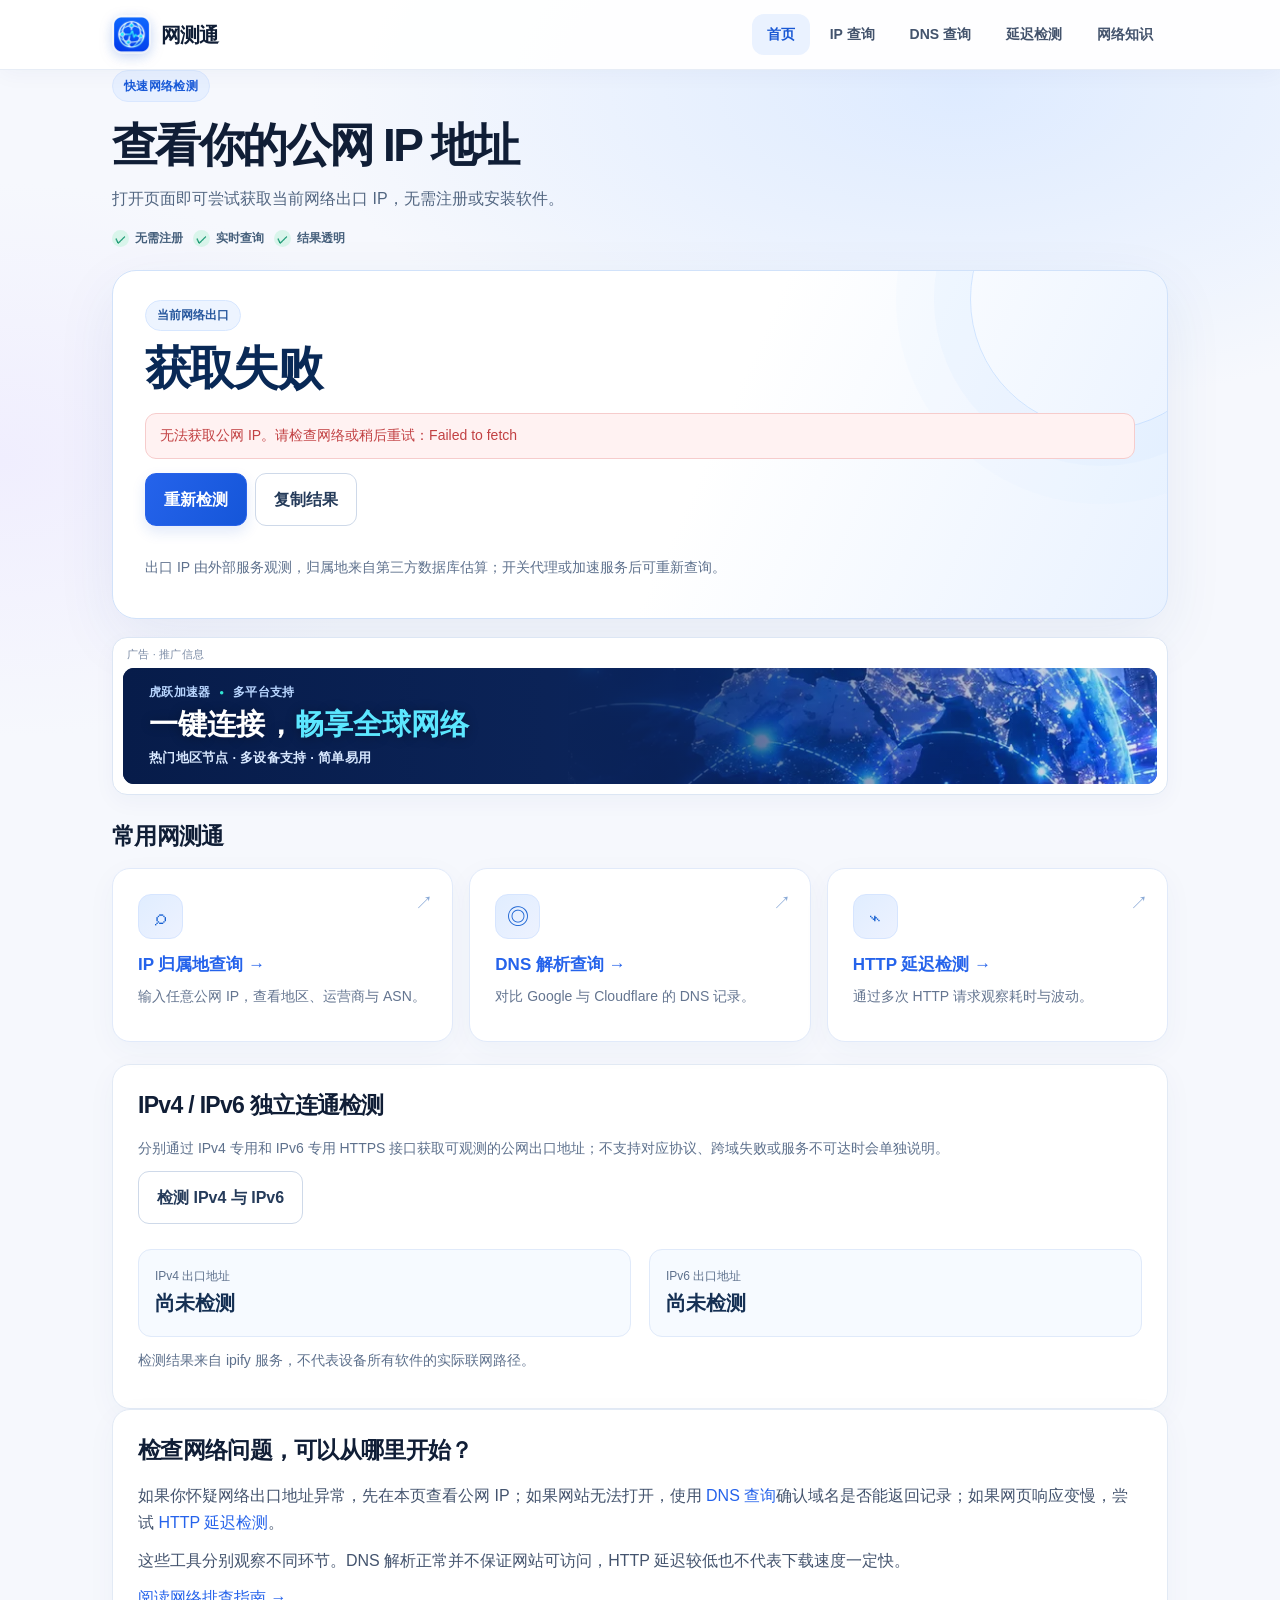
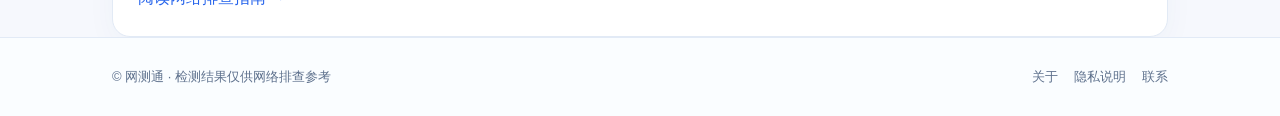
==== commit 28cb15a3: "Add files via upload" ====
--- a/index.html
+++ b/index.html
@@ -1,14 +1,3 @@
 <!DOCTYPE html>
 
-<html lang="zh-CN"><head><script async="" src="https://www.googletagmanager.com/gtag/js?id=G-D9GC3GMQH9"></script><script>window.dataLayer=window.dataLayer||[];function gtag(){dataLayer.push(arguments)}gtag('js',new Date());gtag('config','G-D9GC3GMQH9');</script><meta charset="utf-8"/><meta content="width=device-width, initial-scale=1" name="viewport"/><meta content="light" name="color-scheme"/><meta content="#2563eb" name="theme-color"/><title>我的IP地址查询 - 查看当前公网IP｜网测通</title><meta content="免费查看当前公网IP地址与归属地，支持IP查询、DNS解析检测和HTTP请求延迟测试。" name="description"/><meta content="website" property="og:type"/><meta content="我的IP地址查询 - 查看当前公网IP｜网测通" property="og:title"/><meta content="免费查看当前公网IP地址与归属地，支持IP查询、DNS解析检测和HTTP请求延迟测试。" property="og:description"/><link href="/assets/css/style.css" rel="stylesheet"/><script defer="" src="/assets/js/app.js"></script><script type="application/ld+json">{"@context":"https://schema.org","@type":"WebPage","name":"我的IP地址查询 - 查看当前公网IP｜网测通","description":"免费查看当前公网IP地址与归属地，支持IP查询、DNS解析检测和HTTP请求延迟测试。","inLanguage":"zh-CN","url":"https://netcheck-cn.github.io/","isPartOf":{"@type":"WebSite","name":"网测通","url":"https://netcheck-cn.github.io/"}}</script><link href="https://netcheck-cn.github.io/" rel="canonical"/><meta content="https://netcheck-cn.github.io/" property="og:url"/><link href="/favicon.ico" rel="icon" sizes="any"/><link href="/assets/images/favicon-48.png" rel="icon" type="image/png"/><link href="/assets/images/apple-touch-icon.png" rel="apple-touch-icon"/><meta content="https://netcheck-cn.github.io/assets/images/logo.png" property="og:image"/><meta content="strict-origin-when-cross-origin" name="referrer"/></head><body><a class="skip-link" href="#main-content">跳转到主要内容</a><header class="header"><div class="wrap nav"><a class="logo" href="/"><img alt="" height="40" src="/assets/images/logo.png" width="40"/> 网测通</a><nav aria-label="主导航" class="links"><a aria-current="page" href="/">首页</a><a href="/ip-lookup/">IP 查询</a><a href="/dns-lookup/">DNS 查询</a><a href="/latency-test/">延迟检测</a><a href="/guides/">网络知识</a></nav></div></header><main class="wrap" id="main-content"><section class="hero"><div class="eyebrow">快速网络检测</div><h1>查看你的公网 IP 地址</h1><p class="lead">打开页面即可尝试获取当前网络出口 IP，无需注册或安装软件。</p></section><div class=""><section class="hero-card"><span class="tag">当前网络出口</span><div aria-live="polite" class="result-big" id="myip-address">正在查询…</div><div class="status" id="myip-status" role="status">准备获取公网 IP</div><div class="actions"><button class="btn" id="myip-retry">重新检测</button><button class="btn alt" id="copy-myip">复制结果</button></div><div class="tool-meta" id="myip-location"></div><p class="note">出口 IP 由外部服务观测，归属地来自第三方数据库估算；开关代理或加速服务后可重新查询。</p></section><aside aria-label="虎跃加速器推广广告" class="ad ad-compact">
-<div class="ad-label">广告 · 推广信息</div>
-<a aria-label="虎跃加速器广告，访问官方网站（在新窗口打开）" class="ad-link" href="https://huyuejsq.co/" rel="sponsored noopener noreferrer" target="_blank">
-<picture class="ad-desktop"><img alt="虎跃加速器推广：一键连接，畅享全球网络；热门地区节点、多设备支持、全平台兼容" decoding="async" height="530" loading="lazy" src="/assets/images/huyue-ad-desktop.webp" width="2172"/></picture>
-<div aria-hidden="true" class="ad-mobile">
-<span class="ad-mobile-eyebrow">虎跃加速器</span>
-<strong>一键连接<br/><em>畅享全球网络</em></strong>
-<span class="ad-mobile-features">热门地区节点 · 多设备支持</span>
-<span class="ad-mobile-platforms">Windows / Android / iOS / macOS</span>
-</div>
-</a>
-</aside><section class="panel"><h2>常用网测通</h2><div class="grid"><a class="card" href="/ip-lookup/"><div class="bubble">⌕</div><h3>IP 归属地查询 →</h3><p>输入任意公网 IP，查看地区、运营商与 ASN。</p></a><a class="card" href="/dns-lookup/"><div class="bubble">◎</div><h3>DNS 解析查询 →</h3><p>对比 Google 与 Cloudflare 的 DNS 记录。</p></a><a class="card" href="/latency-test/"><div class="bubble">⌁</div><h3>HTTP 延迟检测 →</h3><p>通过多次 HTTP 请求观察耗时与波动。</p></a></div></section><section class="card panel" id="dualstack-panel"><h2>IPv4 / IPv6 独立连通检测</h2><p class="muted">分别通过 IPv4 专用和 IPv6 专用 HTTPS 接口获取可观测的公网出口地址；不支持对应协议、跨域失败或服务不可达时会单独说明。</p><button class="btn alt" id="dualstack-start" type="button">检测 IPv4 与 IPv6</button><div class="split panel"><div class="kv"><span>IPv4 出口地址</span><strong aria-live="polite" id="ipv4-result">尚未检测</strong></div><div class="kv"><span>IPv6 出口地址</span><strong aria-live="polite" id="ipv6-result">尚未检测</strong></div></div><p class="note" id="dualstack-note" role="status">检测结果来自 ipify 服务，不代表设备所有软件的实际联网路径。</p></section><section class="card panel"><h2>检查网络问题，可以从哪里开始？</h2><p>如果你怀疑网络出口地址异常，先在本页查看公网 IP；如果网站无法打开，使用 <a href="/dns-lookup/">DNS 查询</a>确认域名是否能返回记录；如果网页响应变慢，尝试 <a href="/latency-test/">HTTP 延迟检测</a>。</p><p>这些工具分别观察不同环节。DNS 解析正常并不保证网站可访问，HTTP 延迟较低也不代表下载速度一定快。</p><a href="/guides/">阅读网络排查指南 →</a></section></div></main><footer class="foot"><div class="wrap"><div>© 网测通 · 检测结果仅供网络排查参考</div><div class="foot-nav"><a href="/about/">关于</a><a href="/privacy/">隐私说明</a><a href="/contact/">联系</a></div></div></footer></body></html>+<html lang="zh-CN"><head><script async="" src="https://www.googletagmanager.com/gtag/js?id=G-D9GC3GMQH9"></script><script>window.dataLayer=window.dataLayer||[];function gtag(){dataLayer.push(arguments)}gtag('js',new Date());gtag('config','G-D9GC3GMQH9');</script><meta charset="utf-8"/><meta content="width=device-width, initial-scale=1" name="viewport"/><meta content="light" name="color-scheme"/><meta content="#2563eb" name="theme-color"/><title>我的IP地址查询 - 查看当前公网IP｜网测通</title><meta content="免费查看当前公网IP地址与归属地，支持IP查询、DNS解析检测和HTTP请求延迟测试。" name="description"/><meta content="website" property="og:type"/><meta content="我的IP地址查询 - 查看当前公网IP｜网测通" property="og:title"/><meta content="免费查看当前公网IP地址与归属地，支持IP查询、DNS解析检测和HTTP请求延迟测试。" property="og:description"/><link href="/assets/css/style.css" rel="stylesheet"/><script defer="" src="/assets/js/app.js"></script><script type="application/ld+json">{"@context":"https://schema.org","@type":"WebPage","name":"我的IP地址查询 - 查看当前公网IP｜网测通","description":"免费查看当前公网IP地址与归属地，支持IP查询、DNS解析检测和HTTP请求延迟测试。","inLanguage":"zh-CN","url":"https://netcheck-cn.github.io/","isPartOf":{"@type":"WebSite","name":"网测通","url":"https://netcheck-cn.github.io/"}}</script><link href="https://netcheck-cn.github.io/" rel="canonical"/><meta content="https://netcheck-cn.github.io/" property="og:url"/><link href="/favicon.ico" rel="icon" sizes="any"/><link href="/assets/images/favicon-48.png" rel="icon" type="image/png"/><link href="/assets/images/apple-touch-icon.png" rel="apple-touch-icon"/><meta content="https://netcheck-cn.github.io/assets/images/logo.png" property="og:image"/><meta content="strict-origin-when-cross-origin" name="referrer"/></head><body><a class="skip-link" href="#main-content">跳转到主要内容</a><header class="header"><div class="wrap nav"><a class="logo" href="/"><img alt="" height="40" src="/assets/images/logo.png" width="40"/> 网测通</a><nav aria-label="主导航" class="links"><a aria-current="page" href="/">首页</a><a href="/ip-lookup/">IP 查询</a><a href="/dns-lookup/">DNS 查询</a><a href="/latency-test/">延迟检测</a><a href="/guides/">网络知识</a></nav></div></header><main class="home-main wrap" id="main-content"><section class="hero"><div class="eyebrow">快速网络检测</div><h1>查看你的公网 IP 地址</h1><p class="lead">打开页面即可尝试获取当前网络出口 IP，无需注册或安装软件。</p><div class="hero-highlights"><span>无需注册</span><span>实时查询</span><span>结果透明</span></div></section><div class=""><section class="hero-card"><span class="tag">当前网络出口</span><div aria-live="polite" class="result-big" id="myip-address">正在查询…</div><div class="status" id="myip-status" role="status">准备获取公网 IP</div><div class="actions"><button class="btn" id="myip-retry">重新检测</button><button class="btn alt" id="copy-myip">复制结果</button></div><div class="tool-meta" id="myip-location"></div><p class="note">出口 IP 由外部服务观测，归属地来自第三方数据库估算；开关代理或加速服务后可重新查询。</p></section><aside aria-label="虎跃加速器推广广告" class="ad ad-compact"><div class="ad-label">广告 · 推广信息</div><a aria-label="虎跃加速器广告，访问官方网站（新窗口）" class="ad-link ad-rebuilt" href="https://huyuejsq.co/" rel="sponsored noopener noreferrer" target="_blank"><div class="ad-copy"><span class="ad-kicker">虎跃加速器 <span class="ad-dot">●</span> 多平台支持</span><strong>一键连接，<em>畅享全球网络</em></strong><span class="ad-features">热门地区节点 <span aria-hidden="true">·</span> 多设备支持 <span aria-hidden="true">·</span> 简单易用</span></div><div aria-hidden="true" class="ad-art"></div></a></aside><section class="panel"><h2>常用网测通</h2><div class="grid"><a class="card" href="/ip-lookup/"><div class="bubble">⌕</div><h3>IP 归属地查询 →</h3><p>输入任意公网 IP，查看地区、运营商与 ASN。</p></a><a class="card" href="/dns-lookup/"><div class="bubble">◎</div><h3>DNS 解析查询 →</h3><p>对比 Google 与 Cloudflare 的 DNS 记录。</p></a><a class="card" href="/latency-test/"><div class="bubble">⌁</div><h3>HTTP 延迟检测 →</h3><p>通过多次 HTTP 请求观察耗时与波动。</p></a></div></section><section class="card panel" id="dualstack-panel"><h2>IPv4 / IPv6 独立连通检测</h2><p class="muted">分别通过 IPv4 专用和 IPv6 专用 HTTPS 接口获取可观测的公网出口地址；不支持对应协议、跨域失败或服务不可达时会单独说明。</p><button class="btn alt" id="dualstack-start" type="button">检测 IPv4 与 IPv6</button><div class="split panel"><div class="kv"><span>IPv4 出口地址</span><strong aria-live="polite" id="ipv4-result">尚未检测</strong></div><div class="kv"><span>IPv6 出口地址</span><strong aria-live="polite" id="ipv6-result">尚未检测</strong></div></div><p class="note" id="dualstack-note" role="status">检测结果来自 ipify 服务，不代表设备所有软件的实际联网路径。</p></section><section class="card panel"><h2>检查网络问题，可以从哪里开始？</h2><p>如果你怀疑网络出口地址异常，先在本页查看公网 IP；如果网站无法打开，使用 <a href="/dns-lookup/">DNS 查询</a>确认域名是否能返回记录；如果网页响应变慢，尝试 <a href="/latency-test/">HTTP 延迟检测</a>。</p><p>这些工具分别观察不同环节。DNS 解析正常并不保证网站可访问，HTTP 延迟较低也不代表下载速度一定快。</p><a href="/guides/">阅读网络排查指南 →</a></section></div></main><footer class="foot"><div class="wrap"><div>© 网测通 · 检测结果仅供网络排查参考</div><div class="foot-nav"><a href="/about/">关于</a><a href="/privacy/">隐私说明</a><a href="/contact/">联系</a></div></div></footer></body></html>
--- a/assets/css/style.css
+++ b/assets/css/style.css
@@ -97,3 +97,46 @@
 @media(max-width:380px){.ad.ad-compact .ad-mobile{min-height:138px!important;padding:12px!important}}
 @media(hover:hover){.grid a.card{transition:transform .18s ease,box-shadow .18s ease,border-color .18s ease}}
 @media(prefers-reduced-motion:reduce){.grid a.card{transition:none}}
+
+
+/* Design refinement 2026-10-22: coherent visual system, not a cropped raster ad */
+:root{--blue:#2563eb;--ink:#101e36;--muted:#5e718d;--line:#dce7f4;--bg:#f4f7fd;--soft:#edf4ff}
+body{background:radial-gradient(ellipse 930px 460px at 75% 90px,#deebff 0,transparent 70%),radial-gradient(ellipse 550px 360px at 0 460px,#f0eefe 0,transparent 77%),#f6f8fd;color:var(--ink)}
+.header{position:relative;z-index:4;background:rgba(255,255,255,.96);box-shadow:0 3px 22px rgba(25,55,120,.045);border-bottom:1px solid #e7edf6}
+.nav{min-height:69px}.logo{letter-spacing:-.04em;font-size:20px}.logo img{filter:drop-shadow(0 3px 7px #3164b92b);border-radius:11px}
+.links{gap:5px}.links a{padding:9px 15px;border-radius:12px;font-weight:650;transition:background .17s,color .17s}.links a:hover{background:#ecf3ff;color:#175ac8;text-decoration:none}.links a[aria-current=page]{background:#eaf2ff;color:#1958d4}
+main{padding-top:33px} .hero{position:relative;margin-bottom:22px}.eyebrow{background:#e7f0ff;color:#1859d8;font-size:12px}.hero h1{font-size:clamp(30px,4.15vw,46px);letter-spacing:-.055em;line-height:1.18;margin-top:16px}.hero .lead{font-size:16px;color:#526681;margin:12px 0 0}
+.hero-highlights{display:flex;gap:10px;flex-wrap:wrap;margin-top:16px}.hero-highlights span{display:inline-flex;align-items:center;gap:6px;color:#46607c;font-size:12px;font-weight:650}.hero-highlights span:before{content:'✓';display:grid;place-items:center;border-radius:50%;width:17px;height:17px;background:#d9f5eb;color:#0e936c;font-size:11px}
+.hero-card{position:relative;overflow:hidden;background:linear-gradient(114deg,#fff 0%,#fff 56%,#e9f2ff 100%);border:1px solid #d1e2fa;border-radius:24px;box-shadow:0 20px 60px #284e8a14;padding:29px 32px 28px}
+.hero-card:before{content:'';position:absolute;right:-65px;top:-103px;width:260px;height:260px;border:1px solid #9fc9ff70;border-radius:50%;box-shadow:0 0 0 36px #b7d7ff18,0 0 0 74px #b7d7ff0e;pointer-events:none}
+.hero-card>*{position:relative}.result-big{font-size:clamp(32px,4.7vw,46px);color:#092956;font-weight:850;letter-spacing:-.045em;line-height:1.35;margin-top:6px}
+.hero-card .tool-meta{margin-top:18px}.kv{background:rgba(246,250,255,.9);border:1px solid #e0eafa;padding:16px;border-radius:13px}.kv strong{font-size:15px;color:#153054}.kv span{font-size:12px}.status{border:1px solid #e2ebf8;background:#f0f5fc}
+.btn{border-radius:11px;background:linear-gradient(120deg,#2563eb,#1556d9);box-shadow:0 6px 14px #1d5bd322}.btn:hover{background:#154dc1}.btn.alt{box-shadow:none;background:#fff}.tag{border:1px solid #d7e7ff;font-weight:720}
+.panel{margin-top:25px}.panel h2{letter-spacing:-.03em}.grid{gap:16px}.grid .card{position:relative;border-color:#e1eafa;min-height:166px}.grid a.card:after{content:'↗';position:absolute;top:19px;right:19px;color:#89a9d6;font-size:18px}.grid .card h3{font-size:17px;margin-top:13px;margin-bottom:5px}.grid .card p{font-size:14px;margin:7px 0;color:#647590}
+.bubble{background:linear-gradient(135deg,#e0edff,#edf2ff);border:1px solid #d6e5ff;width:45px;height:45px;border-radius:13px}
+.card{border-color:#e2eaf5;box-shadow:0 8px 30px #1946810a}.card,.hero-card{transition:box-shadow .18s ease}
+/* Compact rich advertising unit: text is HTML, globe is decorative, no logo or CTA button */
+.ad.ad-compact{padding:8px 10px 10px;margin:18px 0 27px;border:1px solid #dce6f4;box-shadow:0 7px 22px #11367a0a;border-radius:15px;background:#fff}
+.ad-label{font-size:11px;line-height:1.5;color:#7b8ba5;margin:0 0 5px 4px}
+.ad-link.ad-rebuilt{height:116px;min-height:0;position:relative;display:flex;align-items:center;border-radius:11px;overflow:hidden;background:linear-gradient(110deg,#061943 0%,#0c2868 55%,#153f9d 100%);isolation:isolate}
+.ad-link.ad-rebuilt:before{content:'';position:absolute;inset:0;background:linear-gradient(90deg,#071c4a 0%,#0b2357 41%,#0d2c7180 68%,transparent 100%);z-index:1}
+.ad-copy{position:relative;z-index:2;display:flex;flex-direction:column;justify-content:center;gap:4px;padding:12px 26px;max-width:76%;min-width:0;color:white}
+.ad-copy .ad-kicker{color:#b9d6ff;font-weight:720;font-size:12px;letter-spacing:.025em;white-space:nowrap}.ad-dot{color:#31e5d2;font-size:8px;vertical-align:middle;margin:0 5px}
+.ad-copy strong{font-size:clamp(18px,2.75vw,29px);color:#fff;line-height:1.24;letter-spacing:.005em;white-space:nowrap;text-shadow:0 1px 12px #0005}
+.ad-copy strong em{color:#5ce7ff;font-style:normal}.ad-features{font-size:clamp(10px,1.25vw,13px);font-weight:650;letter-spacing:.02em;color:#d8e8ff;white-space:nowrap}
+.ad-art{position:absolute;right:0;top:0;bottom:0;width:57%;background:url('/assets/images/huyue-globe-bg.webp') center 46% / cover no-repeat;opacity:.94}
+.ad-link.ad-rebuilt:hover .ad-art{filter:brightness(1.13)}
+.article{line-height:1.82}.article h2{padding-left:13px;border-left:4px solid #3979ee}.article h3{color:#1b3762}.article-list a{box-shadow:0 5px 15px #123a7010;transition:transform .18s,box-shadow .18s}
+.foot{background:#fafdff}
+@media(max-width:800px){.ad-copy{padding:12px 17px}.ad-copy strong{font-size:clamp(17px,2.65vw,22px)}}
+@media(max-width:620px){.links{gap:4px}.links a{padding:7px 10px}.hero-highlights{gap:10px}.hero-card{padding:22px}.hero-card:before{opacity:.45}.ad.ad-compact{margin:16px 0 22px;padding:6px}.ad-link.ad-rebuilt{height:auto;min-height:120px}.ad-copy{padding:13px 13px;gap:5px;max-width:100%}.ad-copy strong{font-size:clamp(17px,4.3vw,23px);white-space:normal}.ad-copy .ad-kicker{font-size:11px}.ad-features{white-space:normal;font-size:11px;max-width:290px;line-height:1.4}.ad-art{width:65%;opacity:.52}.ad-link.ad-rebuilt:before{background:linear-gradient(90deg,#06173f 0%,#0b235de8 52%,#0b2b689e 100%)}.grid .card{min-height:0}.nav{padding-block:12px}.hero h1{font-size:clamp(29px,7.8vw,38px)}}
+@media(max-width:360px){.ad-copy strong{font-size:17px}.ad-copy{padding:12px}.ad-link.ad-rebuilt{min-height:126px}}
+@media(prefers-reduced-motion:reduce){.card,.article-list a,.links a{transition:none}}
+
+/* Final accessibility and error-page finish */
+.not-found{max-width:800px;margin:50px auto 90px;padding:clamp(24px,5vw,54px);text-align:center;background:radial-gradient(circle at 95% 0%,#dceaff 0,transparent 55%),#fff}
+.not-found .error-number{font-size:clamp(78px,15vw,138px);line-height:1;font-weight:900;letter-spacing:-.075em;background:linear-gradient(135deg,#1763dc,#75b5ff);color:transparent;background-clip:text;-webkit-background-clip:text}
+.not-found .actions{display:flex;flex-wrap:wrap;gap:10px;justify-content:center;margin-top:25px}
+.not-found p{max-width:560px;margin:12px auto}
+@media(max-width:620px){.not-found{margin:25px auto 45px}.not-found .actions .btn{flex:1 1 125px;text-align:center}.nav .links{max-width:100%;-webkit-overflow-scrolling:touch}}
+@media(prefers-reduced-motion:reduce){html{scroll-behavior:auto}}
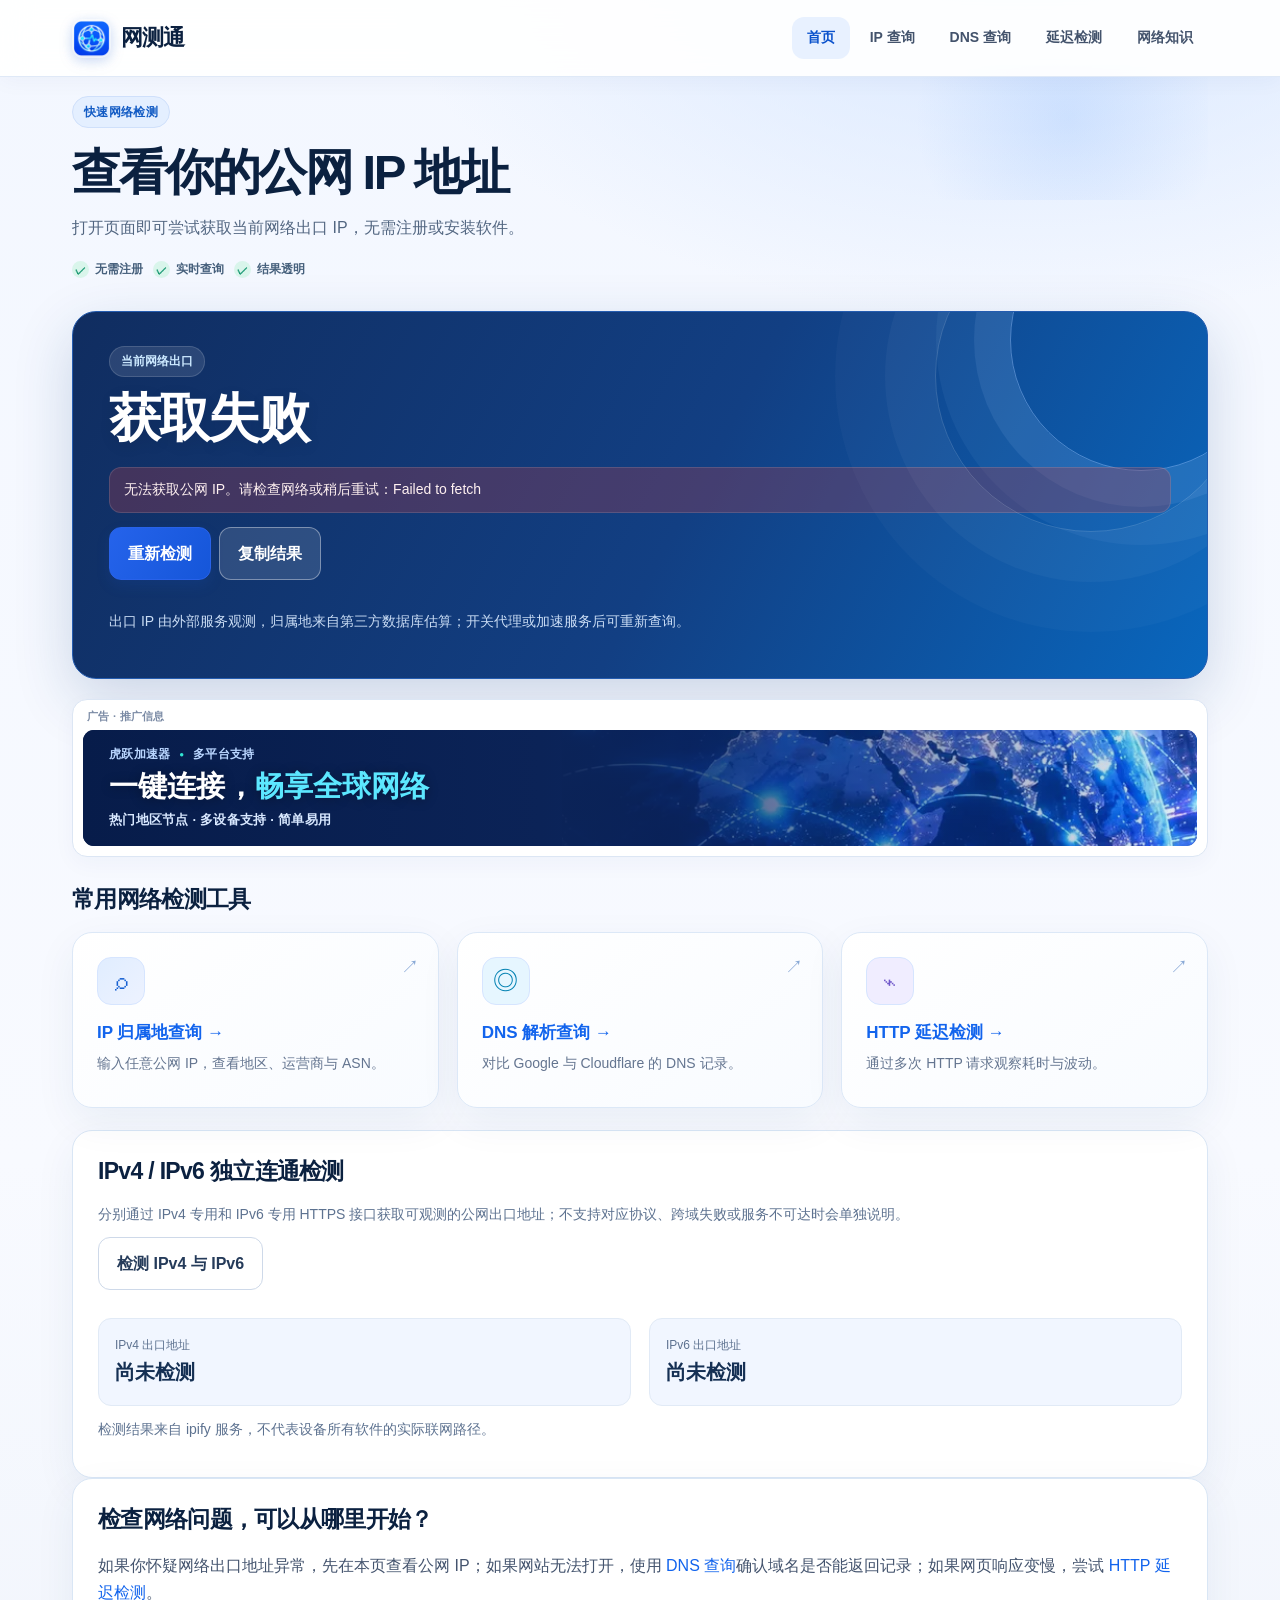
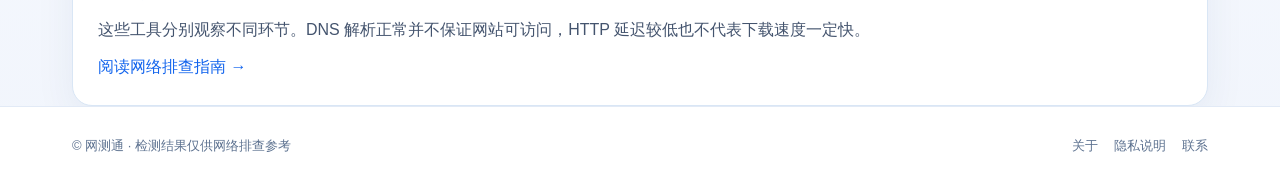
==== commit c3c53146: "Add files via upload" ====
--- a/index.html
+++ b/index.html
@@ -1,3 +1,3 @@
 <!DOCTYPE html>
 
-<html lang="zh-CN"><head><script async="" src="https://www.googletagmanager.com/gtag/js?id=G-D9GC3GMQH9"></script><script>window.dataLayer=window.dataLayer||[];function gtag(){dataLayer.push(arguments)}gtag('js',new Date());gtag('config','G-D9GC3GMQH9');</script><meta charset="utf-8"/><meta content="width=device-width, initial-scale=1" name="viewport"/><meta content="light" name="color-scheme"/><meta content="#2563eb" name="theme-color"/><title>我的IP地址查询 - 查看当前公网IP｜网测通</title><meta content="免费查看当前公网IP地址与归属地，支持IP查询、DNS解析检测和HTTP请求延迟测试。" name="description"/><meta content="website" property="og:type"/><meta content="我的IP地址查询 - 查看当前公网IP｜网测通" property="og:title"/><meta content="免费查看当前公网IP地址与归属地，支持IP查询、DNS解析检测和HTTP请求延迟测试。" property="og:description"/><link href="/assets/css/style.css" rel="stylesheet"/><script defer="" src="/assets/js/app.js"></script><script type="application/ld+json">{"@context":"https://schema.org","@type":"WebPage","name":"我的IP地址查询 - 查看当前公网IP｜网测通","description":"免费查看当前公网IP地址与归属地，支持IP查询、DNS解析检测和HTTP请求延迟测试。","inLanguage":"zh-CN","url":"https://netcheck-cn.github.io/","isPartOf":{"@type":"WebSite","name":"网测通","url":"https://netcheck-cn.github.io/"}}</script><link href="https://netcheck-cn.github.io/" rel="canonical"/><meta content="https://netcheck-cn.github.io/" property="og:url"/><link href="/favicon.ico" rel="icon" sizes="any"/><link href="/assets/images/favicon-48.png" rel="icon" type="image/png"/><link href="/assets/images/apple-touch-icon.png" rel="apple-touch-icon"/><meta content="https://netcheck-cn.github.io/assets/images/logo.png" property="og:image"/><meta content="strict-origin-when-cross-origin" name="referrer"/></head><body><a class="skip-link" href="#main-content">跳转到主要内容</a><header class="header"><div class="wrap nav"><a class="logo" href="/"><img alt="" height="40" src="/assets/images/logo.png" width="40"/> 网测通</a><nav aria-label="主导航" class="links"><a aria-current="page" href="/">首页</a><a href="/ip-lookup/">IP 查询</a><a href="/dns-lookup/">DNS 查询</a><a href="/latency-test/">延迟检测</a><a href="/guides/">网络知识</a></nav></div></header><main class="home-main wrap" id="main-content"><section class="hero"><div class="eyebrow">快速网络检测</div><h1>查看你的公网 IP 地址</h1><p class="lead">打开页面即可尝试获取当前网络出口 IP，无需注册或安装软件。</p><div class="hero-highlights"><span>无需注册</span><span>实时查询</span><span>结果透明</span></div></section><div class=""><section class="hero-card"><span class="tag">当前网络出口</span><div aria-live="polite" class="result-big" id="myip-address">正在查询…</div><div class="status" id="myip-status" role="status">准备获取公网 IP</div><div class="actions"><button class="btn" id="myip-retry">重新检测</button><button class="btn alt" id="copy-myip">复制结果</button></div><div class="tool-meta" id="myip-location"></div><p class="note">出口 IP 由外部服务观测，归属地来自第三方数据库估算；开关代理或加速服务后可重新查询。</p></section><aside aria-label="虎跃加速器推广广告" class="ad ad-compact"><div class="ad-label">广告 · 推广信息</div><a aria-label="虎跃加速器广告，访问官方网站（新窗口）" class="ad-link ad-rebuilt" href="https://huyuejsq.co/" rel="sponsored noopener noreferrer" target="_blank"><div class="ad-copy"><span class="ad-kicker">虎跃加速器 <span class="ad-dot">●</span> 多平台支持</span><strong>一键连接，<em>畅享全球网络</em></strong><span class="ad-features">热门地区节点 <span aria-hidden="true">·</span> 多设备支持 <span aria-hidden="true">·</span> 简单易用</span></div><div aria-hidden="true" class="ad-art"></div></a></aside><section class="panel"><h2>常用网测通</h2><div class="grid"><a class="card" href="/ip-lookup/"><div class="bubble">⌕</div><h3>IP 归属地查询 →</h3><p>输入任意公网 IP，查看地区、运营商与 ASN。</p></a><a class="card" href="/dns-lookup/"><div class="bubble">◎</div><h3>DNS 解析查询 →</h3><p>对比 Google 与 Cloudflare 的 DNS 记录。</p></a><a class="card" href="/latency-test/"><div class="bubble">⌁</div><h3>HTTP 延迟检测 →</h3><p>通过多次 HTTP 请求观察耗时与波动。</p></a></div></section><section class="card panel" id="dualstack-panel"><h2>IPv4 / IPv6 独立连通检测</h2><p class="muted">分别通过 IPv4 专用和 IPv6 专用 HTTPS 接口获取可观测的公网出口地址；不支持对应协议、跨域失败或服务不可达时会单独说明。</p><button class="btn alt" id="dualstack-start" type="button">检测 IPv4 与 IPv6</button><div class="split panel"><div class="kv"><span>IPv4 出口地址</span><strong aria-live="polite" id="ipv4-result">尚未检测</strong></div><div class="kv"><span>IPv6 出口地址</span><strong aria-live="polite" id="ipv6-result">尚未检测</strong></div></div><p class="note" id="dualstack-note" role="status">检测结果来自 ipify 服务，不代表设备所有软件的实际联网路径。</p></section><section class="card panel"><h2>检查网络问题，可以从哪里开始？</h2><p>如果你怀疑网络出口地址异常，先在本页查看公网 IP；如果网站无法打开，使用 <a href="/dns-lookup/">DNS 查询</a>确认域名是否能返回记录；如果网页响应变慢，尝试 <a href="/latency-test/">HTTP 延迟检测</a>。</p><p>这些工具分别观察不同环节。DNS 解析正常并不保证网站可访问，HTTP 延迟较低也不代表下载速度一定快。</p><a href="/guides/">阅读网络排查指南 →</a></section></div></main><footer class="foot"><div class="wrap"><div>© 网测通 · 检测结果仅供网络排查参考</div><div class="foot-nav"><a href="/about/">关于</a><a href="/privacy/">隐私说明</a><a href="/contact/">联系</a></div></div></footer></body></html>+<html lang="zh-CN"><head><script async="" src="https://www.googletagmanager.com/gtag/js?id=G-D9GC3GMQH9"></script><script>window.dataLayer=window.dataLayer||[];function gtag(){dataLayer.push(arguments)}gtag('js',new Date());gtag('config','G-D9GC3GMQH9');</script><meta charset="utf-8"/><meta content="width=device-width, initial-scale=1" name="viewport"/><meta content="light" name="color-scheme"/><meta content="#2563eb" name="theme-color"/><title>我的IP地址查询 - 查看当前公网IP｜网测通</title><meta content="免费查看当前公网IP地址与归属地，支持IP查询、DNS解析检测和HTTP请求延迟测试。" name="description"/><meta content="website" property="og:type"/><meta content="我的IP地址查询 - 查看当前公网IP｜网测通" property="og:title"/><meta content="免费查看当前公网IP地址与归属地，支持IP查询、DNS解析检测和HTTP请求延迟测试。" property="og:description"/><link href="/assets/css/style.css" rel="stylesheet"/><script defer="" src="/assets/js/app.js"></script><script type="application/ld+json">{"@context":"https://schema.org","@type":"WebPage","name":"我的IP地址查询 - 查看当前公网IP｜网测通","description":"免费查看当前公网IP地址与归属地，支持IP查询、DNS解析检测和HTTP请求延迟测试。","inLanguage":"zh-CN","url":"https://netcheck-cn.github.io/","isPartOf":{"@type":"WebSite","name":"网测通","url":"https://netcheck-cn.github.io/"}}</script><link href="https://netcheck-cn.github.io/" rel="canonical"/><meta content="https://netcheck-cn.github.io/" property="og:url"/><link href="/favicon.ico" rel="icon" sizes="any"/><link href="/assets/images/favicon-48.png" rel="icon" type="image/png"/><link href="/assets/images/apple-touch-icon.png" rel="apple-touch-icon"/><meta content="https://netcheck-cn.github.io/assets/images/logo.png" property="og:image"/><meta content="strict-origin-when-cross-origin" name="referrer"/></head><body><a class="skip-link" href="#main-content">跳转到主要内容</a><header class="header"><div class="wrap nav"><a class="logo" href="/"><img alt="" height="40" src="/assets/images/logo.png" width="40"/> 网测通</a><nav aria-label="主导航" class="links"><a aria-current="page" href="/">首页</a><a href="/ip-lookup/">IP 查询</a><a href="/dns-lookup/">DNS 查询</a><a href="/latency-test/">延迟检测</a><a href="/guides/">网络知识</a></nav></div></header><main class="home-main wrap" id="main-content"><section class="hero"><div class="eyebrow">快速网络检测</div><h1>查看你的公网 IP 地址</h1><p class="lead">打开页面即可尝试获取当前网络出口 IP，无需注册或安装软件。</p><div class="hero-highlights"><span>无需注册</span><span>实时查询</span><span>结果透明</span></div></section><div class=""><section class="hero-card"><span class="tag">当前网络出口</span><div aria-live="polite" class="result-big" id="myip-address">正在查询…</div><div class="status" id="myip-status" role="status">准备获取公网 IP</div><div class="actions"><button class="btn" id="myip-retry">重新检测</button><button class="btn alt" id="copy-myip">复制结果</button></div><div class="tool-meta" id="myip-location"></div><p class="note">出口 IP 由外部服务观测，归属地来自第三方数据库估算；开关代理或加速服务后可重新查询。</p></section><aside aria-label="虎跃加速器推广广告" class="ad ad-compact"><div class="ad-label">广告 · 推广信息</div><a aria-label="虎跃加速器广告，访问官方网站（新窗口）" class="ad-link ad-rebuilt" href="https://huyuejsq.co/" rel="sponsored noopener noreferrer" target="_blank"><div class="ad-copy"><span class="ad-kicker">虎跃加速器 <span class="ad-dot">●</span> 多平台支持</span><strong>一键连接，<em>畅享全球网络</em></strong><span class="ad-features">热门地区节点 <span aria-hidden="true">·</span> 多设备支持 <span aria-hidden="true">·</span> 简单易用</span></div><div aria-hidden="true" class="ad-art"></div></a></aside><section class="panel"><h2>常用网络检测工具</h2><div class="grid"><a class="card" href="/ip-lookup/"><div class="bubble">⌕</div><h3>IP 归属地查询 →</h3><p>输入任意公网 IP，查看地区、运营商与 ASN。</p></a><a class="card" href="/dns-lookup/"><div class="bubble">◎</div><h3>DNS 解析查询 →</h3><p>对比 Google 与 Cloudflare 的 DNS 记录。</p></a><a class="card" href="/latency-test/"><div class="bubble">⌁</div><h3>HTTP 延迟检测 →</h3><p>通过多次 HTTP 请求观察耗时与波动。</p></a></div></section><section class="card panel" id="dualstack-panel"><h2>IPv4 / IPv6 独立连通检测</h2><p class="muted">分别通过 IPv4 专用和 IPv6 专用 HTTPS 接口获取可观测的公网出口地址；不支持对应协议、跨域失败或服务不可达时会单独说明。</p><button class="btn alt" id="dualstack-start" type="button">检测 IPv4 与 IPv6</button><div class="split panel"><div class="kv"><span>IPv4 出口地址</span><strong aria-live="polite" id="ipv4-result">尚未检测</strong></div><div class="kv"><span>IPv6 出口地址</span><strong aria-live="polite" id="ipv6-result">尚未检测</strong></div></div><p class="note" id="dualstack-note" role="status">检测结果来自 ipify 服务，不代表设备所有软件的实际联网路径。</p></section><section class="card panel"><h2>检查网络问题，可以从哪里开始？</h2><p>如果你怀疑网络出口地址异常，先在本页查看公网 IP；如果网站无法打开，使用 <a href="/dns-lookup/">DNS 查询</a>确认域名是否能返回记录；如果网页响应变慢，尝试 <a href="/latency-test/">HTTP 延迟检测</a>。</p><p>这些工具分别观察不同环节。DNS 解析正常并不保证网站可访问，HTTP 延迟较低也不代表下载速度一定快。</p><a href="/guides/">阅读网络排查指南 →</a></section></div></main><footer class="foot"><div class="wrap"><div>© 网测通 · 检测结果仅供网络排查参考</div><div class="foot-nav"><a href="/about/">关于</a><a href="/privacy/">隐私说明</a><a href="/contact/">联系</a></div></div></footer></body></html>
--- a/assets/css/style.css
+++ b/assets/css/style.css
@@ -26,7 +26,7 @@
  .ad{padding:9px;margin:20px 0;border-radius:15px}
  .ad-link{border-radius:12px}
  .ad-desktop{display:none}
- .ad-mobile{display:flex;flex-direction:column;align-items:flex-start;justify-content:center;gap:9px;min-height:190px;padding:22px 18px;color:#fff;background:linear-gradient(90deg,rgba(3,15,47,.97) 0%,rgba(4,19,61,.89) 49%,rgba(4,24,77,.38) 100%),url('/assets/images/huyue-ad-mobile-bg.webp') center right / cover no-repeat}
+ .ad-mobile{display:flex;flex-direction:column;align-items:flex-start;justify-content:center;gap:9px;min-height:190px;padding:22px 18px;color:#fff;background:linear-gradient(90deg,rgba(3,15,47,.97) 0%,rgba(4,19,61,.89) 49%,rgba(4,24,77,.38) 100%),url('/assets/images/huyue-globe-bg.webp') center right / cover no-repeat}
  .ad-mobile-eyebrow{font-size:12px;letter-spacing:.1em;color:#c8eaff;font-weight:700}
  .ad-mobile strong{font-size:clamp(23px,6vw,30px);letter-spacing:.015em;line-height:1.25;color:white;text-shadow:0 2px 10px #00102c}
  .ad-mobile strong em{font-style:normal;color:#79dffe}
@@ -46,7 +46,7 @@
 .ad-mobile-features,.ad-mobile-platforms{line-height:1.45;max-width:90%}
 @media(min-width:621px) and (max-width:900px){.ad{margin:20px 0;padding:9px}.ad-desktop img{max-height:230px}}
 @media(max-width:620px){
- .ad-mobile{min-height:210px;gap:10px;padding:20px 18px;background-image:linear-gradient(90deg,rgba(3,13,42,.98) 0%,rgba(3,17,55,.93) 53%,rgba(3,24,72,.40) 100%),url('/assets/images/huyue-ad-mobile-bg.webp')}
+ .ad-mobile{min-height:210px;gap:10px;padding:20px 18px;background-image:linear-gradient(90deg,rgba(3,13,42,.98) 0%,rgba(3,17,55,.93) 53%,rgba(3,24,72,.40) 100%),url('/assets/images/huyue-globe-bg.webp')}
  .ad-mobile strong{font-size:clamp(21px,6.2vw,29px)}
  .ad-mobile-features{font-size:clamp(12px,3.35vw,14px)}
  .ad-mobile-platforms{font-size:clamp(11px,3vw,13px)}
@@ -140,3 +140,26 @@
 .not-found p{max-width:560px;margin:12px auto}
 @media(max-width:620px){.not-found{margin:25px auto 45px}.not-found .actions .btn{flex:1 1 125px;text-align:center}.nav .links{max-width:100%;-webkit-overflow-scrolling:touch}}
 @media(prefers-reduced-motion:reduce){html{scroll-behavior:auto}}
+
+/* Keep DNS result columns inside the content area, including wide tables. */
+.split{grid-template-columns:repeat(2,minmax(0,1fr));min-width:0}
+.split>section,.split>section>.card,.split>section>.card>.results{min-width:0;max-width:100%}
+.split>section>.card{overflow:hidden}
+.split .results{display:block;width:100%;max-width:100%;overflow-x:auto;overflow-y:hidden;-webkit-overflow-scrolling:touch;margin-inline:0}
+.split .results table{width:100%;min-width:510px;table-layout:auto}
+.split .results th,.split .results td{overflow-wrap:anywhere;word-break:break-word}
+@media(max-width:850px){.split{grid-template-columns:minmax(0,1fr)}}
+
+/* Unified premium visual layer */
+:root{--ink:#0b2140;--muted:#5d7290;--line:#d9e5f4;--bg:#f2f6fd;--blue:#1264ed;--soft:#ebf3ff}
+body{background:radial-gradient(ellipse 850px 500px at 80% -60px,#d6e6ff 0%,transparent 76%),linear-gradient(180deg,#f3f7ff,#f8faff 65%,#f1f5fc);color:var(--ink)}
+.header{position:sticky;top:0;z-index:20;background:rgba(255,255,255,.92);backdrop-filter:blur(16px);border-bottom:1px solid #dfe9f7}
+.wrap{max-width:1180px}.nav{min-height:76px}.logo{font-size:22px}.links a{font-weight:660}.links a[aria-current=page]{background:#e8f1ff;color:#0951cc}
+main{padding-top:30px}.hero{position:relative;padding:19px 0 10px}.hero:before{content:'';position:absolute;top:-12px;right:0;width:min(40%,350px);height:135px;background:radial-gradient(circle at 60% 40%,rgba(52,134,250,.13),transparent 68%);pointer-events:none}.hero h1{font-size:clamp(32px,4.2vw,49px);font-weight:850;letter-spacing:-.05em}.lead{font-size:17px;line-height:1.8}.eyebrow{background:#e4efff;color:#125bc4;border-color:#cfe0fb}
+.hero-card{position:relative;overflow:hidden;background:linear-gradient(118deg,#102d60 0%,#123f83 54%,#0967be 100%);border:1px solid #245cb0;box-shadow:0 20px 58px #173f7a30;color:#fff;padding:34px 36px}.hero-card:after{content:'';position:absolute;right:-40px;top:-92px;width:310px;height:310px;border:1px solid #ffffff29;border-radius:50%;box-shadow:0 0 0 50px #ffffff09,0 0 0 100px #ffffff06;pointer-events:none}.hero-card .tag{background:#ffffff1c;color:#cce9ff;border:1px solid #ffffff24}.hero-card .result-big{color:#fff;font-weight:850;font-size:clamp(30px,4.6vw,52px);text-shadow:0 4px 15px #00000017}.hero-card .note{color:#caddf5}.hero-card .status{background:#ffffff16;color:#dceafa;border:1px solid #ffffff1f}.hero-card .status[data-kind=success]{background:#0b704b55;color:#d8ffe8}.hero-card .status[data-kind=error]{background:#a83c4c55;color:#fff1f1}.hero-card .btn.alt{background:#ffffff20;color:#fff;border-color:#ffffff60}.hero-card .kv{background:#ffffff10;border-color:#ffffff24}.hero-card .kv span{color:#c4d9f8}
+.panel{margin-top:28px}.card{border-radius:20px;border:1px solid #d9e6f5;box-shadow:0 14px 40px #173a7110;background:#fff}.grid{gap:18px}.grid a.card{position:relative;padding:24px;background:linear-gradient(145deg,#fff,#f8fbff);border:1px solid #dce8f7}.grid a.card:nth-child(2) .bubble{background:#e6f6ff;color:#0281b2}.grid a.card:nth-child(3) .bubble{background:#f0edff;color:#7159ca}.bubble{width:48px;height:48px;border-radius:14px;font-size:25px}.grid a.card h3{margin-top:15px;margin-bottom:6px}.grid a.card:hover{transform:translateY(-3px);border-color:#8ab8f5;box-shadow:0 18px 44px #1b62aa22}.btn{border-radius:12px;min-height:45px}.field input,.field select{border-radius:12px;border-color:#cbdbee}.kv{background:#f1f6ff;border-color:#e1eaf6}.status{border-radius:12px}.article{max-width:850px;font-size:16.5px;line-height:1.95}.article h2{margin-top:35px;font-size:24px;border-bottom:1px solid #dce7f5;padding-bottom:10px}.article p{color:#354a66}.article ol,.article ul{padding-left:27px}.article li{padding-left:3px;margin-bottom:10px}.article code{background:#eaf1fc;color:#113e7b;font-size:.94em}.breadcrumbs{display:flex;gap:10px;align-items:center;flex-wrap:wrap;color:#7285a2;font-size:13px;margin-bottom:14px}.breadcrumbs a{color:#245ca4}.related{margin:36px 0 12px;padding:20px 23px;border:1px solid #d8e6f8;border-radius:16px;background:#f0f6ff}.related h2{font-size:18px;margin:0 0 10px;padding:0;border:0}.related a{display:inline-flex;margin:4px 18px 6px 0;font-weight:650}.article-list a{border-radius:17px;padding:20px 23px;border-color:#dce7f6;box-shadow:0 7px 22px #1948830b}.article-list a:hover{transform:translateY(-2px)}
+.ad.ad-compact{padding:8px 10px 10px;margin:20px 0 25px;border-radius:15px}.ad-rebuilt{min-height:95px!important;height:auto;display:flex!important;align-items:center;justify-content:space-between;background:linear-gradient(105deg,#061b4b,#123a92)!important}.ad-copy{position:relative;z-index:2}.ad-art{pointer-events:none}.ad-label{font-weight:650;letter-spacing:.025em}.ad-link:focus-visible{outline:3px solid #22c8ff}
+.split,.dns-compare,.dns-columns{min-width:0}.split>*{min-width:0}.results{max-width:100%;overflow-x:auto}.results table{min-width:440px}.foot{background:#fff}
+@media(max-width:850px){.wrap{padding:0 18px}.grid{grid-template-columns:1fr}.split{grid-template-columns:1fr}.hero-card{padding:28px}.header{position:relative}}
+@media(max-width:620px){.wrap{padding:0 15px}.hero h1{font-size:34px}.hero{padding:8px 0}.hero-card{padding:22px 19px}.hero-card:after{width:195px;height:195px;right:-110px;top:-80px}.hero-card .result-big{font-size:clamp(27px,8vw,37px)}.card{padding:20px}.grid{gap:12px}.article{font-size:16px}.article h2{font-size:21px}.links{gap:4px}.links a{font-size:13px}.ad.ad-compact{margin:17px 0}.ad-rebuilt{padding:15px!important;min-height:125px!important}.ad-copy strong{font-size:clamp(20px,5vw,25px)!important}.ad-features{font-size:11px}.ad-art{opacity:.72}.breadcrumbs{margin-top:4px}}
+@media(prefers-reduced-motion:reduce){.grid a.card{transition:none!important}}
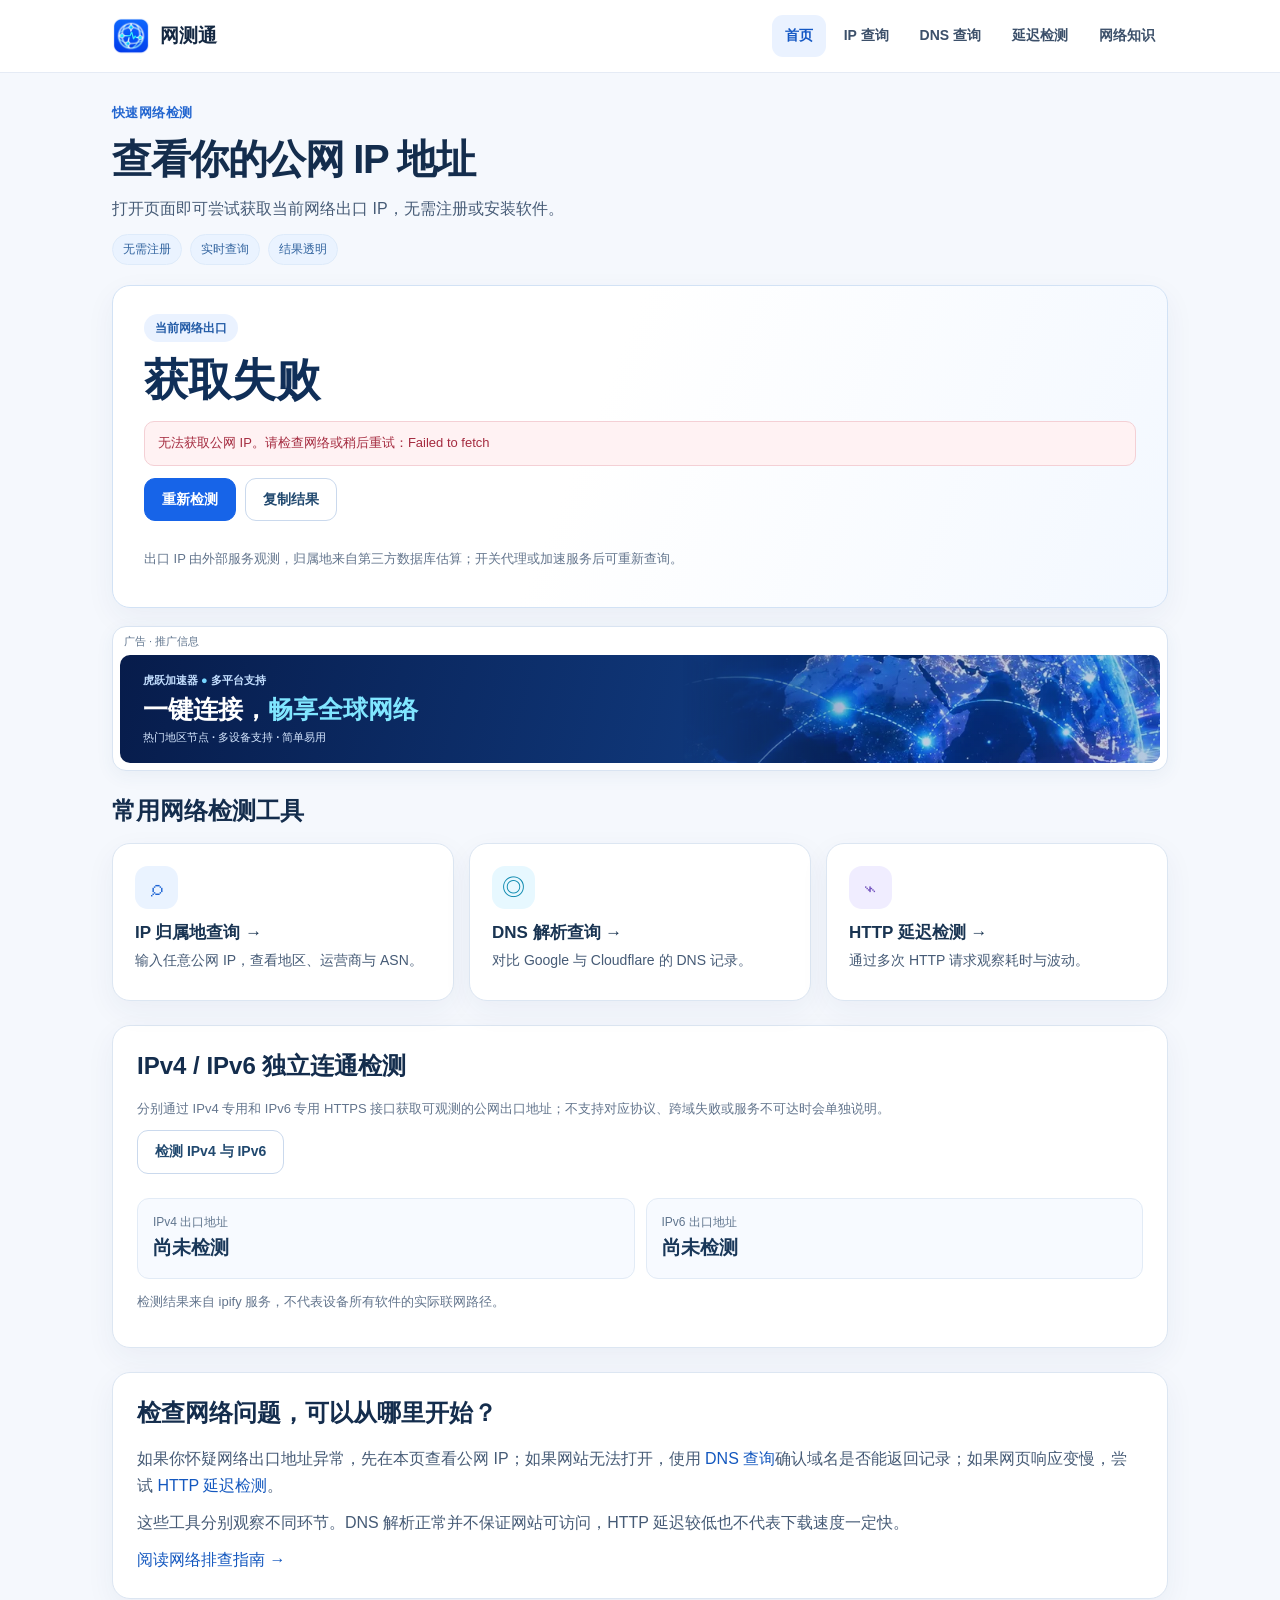
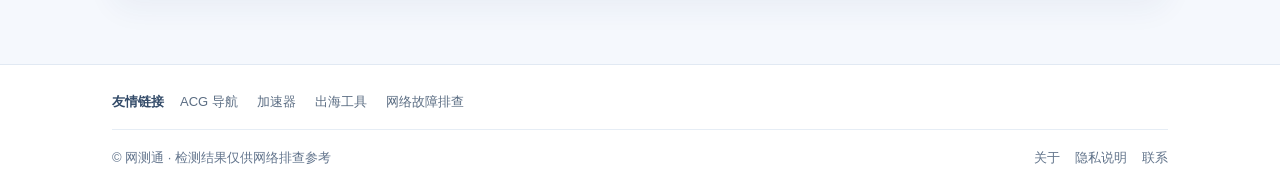
==== commit 4bb55d14: "Add files via upload" ====
--- a/index.html
+++ b/index.html
@@ -1,3 +1,3 @@
 <!DOCTYPE html>
 
-<html lang="zh-CN"><head><script async="" src="https://www.googletagmanager.com/gtag/js?id=G-D9GC3GMQH9"></script><script>window.dataLayer=window.dataLayer||[];function gtag(){dataLayer.push(arguments)}gtag('js',new Date());gtag('config','G-D9GC3GMQH9');</script><meta charset="utf-8"/><meta content="width=device-width, initial-scale=1" name="viewport"/><meta content="light" name="color-scheme"/><meta content="#2563eb" name="theme-color"/><title>我的IP地址查询 - 查看当前公网IP｜网测通</title><meta content="免费查看当前公网IP地址与归属地，支持IP查询、DNS解析检测和HTTP请求延迟测试。" name="description"/><meta content="website" property="og:type"/><meta content="我的IP地址查询 - 查看当前公网IP｜网测通" property="og:title"/><meta content="免费查看当前公网IP地址与归属地，支持IP查询、DNS解析检测和HTTP请求延迟测试。" property="og:description"/><link href="/assets/css/style.css" rel="stylesheet"/><script defer="" src="/assets/js/app.js"></script><script type="application/ld+json">{"@context":"https://schema.org","@type":"WebPage","name":"我的IP地址查询 - 查看当前公网IP｜网测通","description":"免费查看当前公网IP地址与归属地，支持IP查询、DNS解析检测和HTTP请求延迟测试。","inLanguage":"zh-CN","url":"https://netcheck-cn.github.io/","isPartOf":{"@type":"WebSite","name":"网测通","url":"https://netcheck-cn.github.io/"}}</script><link href="https://netcheck-cn.github.io/" rel="canonical"/><meta content="https://netcheck-cn.github.io/" property="og:url"/><link href="/favicon.ico" rel="icon" sizes="any"/><link href="/assets/images/favicon-48.png" rel="icon" type="image/png"/><link href="/assets/images/apple-touch-icon.png" rel="apple-touch-icon"/><meta content="https://netcheck-cn.github.io/assets/images/logo.png" property="og:image"/><meta content="strict-origin-when-cross-origin" name="referrer"/></head><body><a class="skip-link" href="#main-content">跳转到主要内容</a><header class="header"><div class="wrap nav"><a class="logo" href="/"><img alt="" height="40" src="/assets/images/logo.png" width="40"/> 网测通</a><nav aria-label="主导航" class="links"><a aria-current="page" href="/">首页</a><a href="/ip-lookup/">IP 查询</a><a href="/dns-lookup/">DNS 查询</a><a href="/latency-test/">延迟检测</a><a href="/guides/">网络知识</a></nav></div></header><main class="home-main wrap" id="main-content"><section class="hero"><div class="eyebrow">快速网络检测</div><h1>查看你的公网 IP 地址</h1><p class="lead">打开页面即可尝试获取当前网络出口 IP，无需注册或安装软件。</p><div class="hero-highlights"><span>无需注册</span><span>实时查询</span><span>结果透明</span></div></section><div class=""><section class="hero-card"><span class="tag">当前网络出口</span><div aria-live="polite" class="result-big" id="myip-address">正在查询…</div><div class="status" id="myip-status" role="status">准备获取公网 IP</div><div class="actions"><button class="btn" id="myip-retry">重新检测</button><button class="btn alt" id="copy-myip">复制结果</button></div><div class="tool-meta" id="myip-location"></div><p class="note">出口 IP 由外部服务观测，归属地来自第三方数据库估算；开关代理或加速服务后可重新查询。</p></section><aside aria-label="虎跃加速器推广广告" class="ad ad-compact"><div class="ad-label">广告 · 推广信息</div><a aria-label="虎跃加速器广告，访问官方网站（新窗口）" class="ad-link ad-rebuilt" href="https://huyuejsq.co/" rel="sponsored noopener noreferrer" target="_blank"><div class="ad-copy"><span class="ad-kicker">虎跃加速器 <span class="ad-dot">●</span> 多平台支持</span><strong>一键连接，<em>畅享全球网络</em></strong><span class="ad-features">热门地区节点 <span aria-hidden="true">·</span> 多设备支持 <span aria-hidden="true">·</span> 简单易用</span></div><div aria-hidden="true" class="ad-art"></div></a></aside><section class="panel"><h2>常用网络检测工具</h2><div class="grid"><a class="card" href="/ip-lookup/"><div class="bubble">⌕</div><h3>IP 归属地查询 →</h3><p>输入任意公网 IP，查看地区、运营商与 ASN。</p></a><a class="card" href="/dns-lookup/"><div class="bubble">◎</div><h3>DNS 解析查询 →</h3><p>对比 Google 与 Cloudflare 的 DNS 记录。</p></a><a class="card" href="/latency-test/"><div class="bubble">⌁</div><h3>HTTP 延迟检测 →</h3><p>通过多次 HTTP 请求观察耗时与波动。</p></a></div></section><section class="card panel" id="dualstack-panel"><h2>IPv4 / IPv6 独立连通检测</h2><p class="muted">分别通过 IPv4 专用和 IPv6 专用 HTTPS 接口获取可观测的公网出口地址；不支持对应协议、跨域失败或服务不可达时会单独说明。</p><button class="btn alt" id="dualstack-start" type="button">检测 IPv4 与 IPv6</button><div class="split panel"><div class="kv"><span>IPv4 出口地址</span><strong aria-live="polite" id="ipv4-result">尚未检测</strong></div><div class="kv"><span>IPv6 出口地址</span><strong aria-live="polite" id="ipv6-result">尚未检测</strong></div></div><p class="note" id="dualstack-note" role="status">检测结果来自 ipify 服务，不代表设备所有软件的实际联网路径。</p></section><section class="card panel"><h2>检查网络问题，可以从哪里开始？</h2><p>如果你怀疑网络出口地址异常，先在本页查看公网 IP；如果网站无法打开，使用 <a href="/dns-lookup/">DNS 查询</a>确认域名是否能返回记录；如果网页响应变慢，尝试 <a href="/latency-test/">HTTP 延迟检测</a>。</p><p>这些工具分别观察不同环节。DNS 解析正常并不保证网站可访问，HTTP 延迟较低也不代表下载速度一定快。</p><a href="/guides/">阅读网络排查指南 →</a></section></div></main><footer class="foot"><div class="wrap"><div>© 网测通 · 检测结果仅供网络排查参考</div><div class="foot-nav"><a href="/about/">关于</a><a href="/privacy/">隐私说明</a><a href="/contact/">联系</a></div></div></footer></body></html>+<html lang="zh-CN"><head><script async="" src="https://www.googletagmanager.com/gtag/js?id=G-D9GC3GMQH9"></script><script>window.dataLayer=window.dataLayer||[];function gtag(){dataLayer.push(arguments)}gtag('js',new Date());gtag('config','G-D9GC3GMQH9');</script><meta charset="utf-8"/><meta content="width=device-width, initial-scale=1" name="viewport"/><meta content="light" name="color-scheme"/><meta content="#2563eb" name="theme-color"/><title>我的IP地址查询 - 查看当前公网IP｜网测通</title><meta content="免费查看当前公网IP地址与归属地，支持IP查询、DNS解析检测和HTTP请求延迟测试。" name="description"/><meta content="website" property="og:type"/><meta content="我的IP地址查询 - 查看当前公网IP｜网测通" property="og:title"/><meta content="免费查看当前公网IP地址与归属地，支持IP查询、DNS解析检测和HTTP请求延迟测试。" property="og:description"/><link href="/assets/css/style.css" rel="stylesheet"/><script defer="" src="/assets/js/app.js"></script><script type="application/ld+json">{"@context":"https://schema.org","@type":"WebPage","name":"我的IP地址查询 - 查看当前公网IP｜网测通","description":"免费查看当前公网IP地址与归属地，支持IP查询、DNS解析检测和HTTP请求延迟测试。","inLanguage":"zh-CN","url":"https://netcheck-cn.github.io/","isPartOf":{"@type":"WebSite","name":"网测通","url":"https://netcheck-cn.github.io/"}}</script><link href="https://netcheck-cn.github.io/" rel="canonical"/><meta content="https://netcheck-cn.github.io/" property="og:url"/><link href="/favicon.ico" rel="icon" sizes="any"/><link href="/assets/images/favicon-48.png" rel="icon" type="image/png"/><link href="/assets/images/apple-touch-icon.png" rel="apple-touch-icon"/><meta content="https://netcheck-cn.github.io/assets/images/logo.png" property="og:image"/><meta content="strict-origin-when-cross-origin" name="referrer"/></head><body><a class="skip-link" href="#main-content">跳转到主要内容</a><header class="header"><div class="wrap nav"><a class="logo" href="/"><img alt="" height="40" src="/assets/images/logo.png" width="40"/> 网测通</a><nav aria-label="主导航" class="links"><a aria-current="page" href="/">首页</a><a href="/ip-lookup/">IP 查询</a><a href="/dns-lookup/">DNS 查询</a><a href="/latency-test/">延迟检测</a><a href="/guides/">网络知识</a></nav></div></header><main class="home-main wrap" id="main-content"><section class="hero"><div class="eyebrow">快速网络检测</div><h1>查看你的公网 IP 地址</h1><p class="lead">打开页面即可尝试获取当前网络出口 IP，无需注册或安装软件。</p><div class="hero-highlights"><span>无需注册</span><span>实时查询</span><span>结果透明</span></div></section><div class=""><section class="hero-card"><span class="tag">当前网络出口</span><div aria-live="polite" class="result-big" id="myip-address">正在查询…</div><div class="status" id="myip-status" role="status">准备获取公网 IP</div><div class="actions"><button class="btn" id="myip-retry">重新检测</button><button class="btn alt" id="copy-myip">复制结果</button></div><div class="tool-meta" id="myip-location"></div><p class="note">出口 IP 由外部服务观测，归属地来自第三方数据库估算；开关代理或加速服务后可重新查询。</p></section><aside aria-label="虎跃加速器推广广告" class="ad ad-compact"><div class="ad-label">广告 · 推广信息</div><a aria-label="虎跃加速器广告，访问官方网站（新窗口）" class="ad-link ad-rebuilt" href="https://huyuejsq.co/" rel="sponsored noopener noreferrer" target="_blank"><div class="ad-copy"><span class="ad-kicker">虎跃加速器 <span class="ad-dot">●</span> 多平台支持</span><strong>一键连接，<em>畅享全球网络</em></strong><span class="ad-features">热门地区节点 <span aria-hidden="true">·</span> 多设备支持 <span aria-hidden="true">·</span> 简单易用</span></div><div aria-hidden="true" class="ad-art"></div></a></aside><section class="panel"><h2>常用网络检测工具</h2><div class="grid"><a class="card" href="/ip-lookup/"><div class="bubble">⌕</div><h3>IP 归属地查询 →</h3><p>输入任意公网 IP，查看地区、运营商与 ASN。</p></a><a class="card" href="/dns-lookup/"><div class="bubble">◎</div><h3>DNS 解析查询 →</h3><p>对比 Google 与 Cloudflare 的 DNS 记录。</p></a><a class="card" href="/latency-test/"><div class="bubble">⌁</div><h3>HTTP 延迟检测 →</h3><p>通过多次 HTTP 请求观察耗时与波动。</p></a></div></section><section class="card panel" id="dualstack-panel"><h2>IPv4 / IPv6 独立连通检测</h2><p class="muted">分别通过 IPv4 专用和 IPv6 专用 HTTPS 接口获取可观测的公网出口地址；不支持对应协议、跨域失败或服务不可达时会单独说明。</p><button class="btn alt" id="dualstack-start" type="button">检测 IPv4 与 IPv6</button><div class="split panel"><div class="kv"><span>IPv4 出口地址</span><strong aria-live="polite" id="ipv4-result">尚未检测</strong></div><div class="kv"><span>IPv6 出口地址</span><strong aria-live="polite" id="ipv6-result">尚未检测</strong></div></div><p class="note" id="dualstack-note" role="status">检测结果来自 ipify 服务，不代表设备所有软件的实际联网路径。</p></section><section class="card panel"><h2>检查网络问题，可以从哪里开始？</h2><p>如果你怀疑网络出口地址异常，先在本页查看公网 IP；如果网站无法打开，使用 <a href="/dns-lookup/">DNS 查询</a>确认域名是否能返回记录；如果网页响应变慢，尝试 <a href="/latency-test/">HTTP 延迟检测</a>。</p><p>这些工具分别观察不同环节。DNS 解析正常并不保证网站可访问，HTTP 延迟较低也不代表下载速度一定快。</p><a href="/guides/">阅读网络排查指南 →</a></section></div></main><footer class="foot"><div aria-label="友情链接" class="friend-links"><span class="friend-title">友情链接</span><nav aria-label="友情链接" class="friend-list"><a href="https://ciyuan-toolbox.pages.dev/" rel="noopener noreferrer external" target="_blank">ACG 导航</a><a href="https://huyyou.pages.dev/" rel="noopener noreferrer external" target="_blank">加速器</a><a href="https://chuhai-nav-6xf.pages.dev/" rel="noopener noreferrer external" target="_blank">出海工具</a><a href="https://network-troubleshooting-guide.pages.dev/" rel="noopener noreferrer external" target="_blank">网络故障排查</a></nav></div><div class="wrap"><div>© 网测通 · 检测结果仅供网络排查参考</div><div class="foot-nav"><a href="/about/">关于</a><a href="/privacy/">隐私说明</a><a href="/contact/">联系</a></div></div></footer></body></html>
--- a/assets/css/style.css
+++ b/assets/css/style.css
@@ -1,165 +1,22 @@
+/* 网测通：统一视觉系统。无历史覆盖层。 */
+:root{color-scheme:light;--ink:#142842;--muted:#63758d;--blue:#1764e8;--blue-dark:#104bb5;--line:#dce6f2;--bg:#f5f8fd;--soft:#eef5ff;--good:#136c4b;--red:#a7283e;--shadow:0 10px 30px rgba(30,61,105,.055)}
+*,*::before,*::after{box-sizing:border-box}html{scroll-behavior:smooth}body{margin:0;background:var(--bg);color:var(--ink);font:16px/1.7 -apple-system,BlinkMacSystemFont,"Segoe UI","PingFang SC","Microsoft YaHei",sans-serif;overflow-x:hidden}a{color:#1458bf;text-decoration:none}a:hover{text-decoration:underline}button,input,select{font:inherit}button{cursor:pointer}button:disabled{opacity:.55;cursor:not-allowed}:where(a,button,input,select):focus-visible{outline:3px solid #72b3ff;outline-offset:3px}.wrap{width:min(1100px,100%);padding-inline:22px;margin-inline:auto}.skip-link{position:absolute;top:-80px;left:15px;z-index:40;background:#fff;padding:10px 16px;border:2px solid var(--blue);border-radius:10px}.skip-link:focus{top:10px}
+.header{background:rgba(255,255,255,.97);border-bottom:1px solid #e5ebf5}.nav{min-height:72px;display:flex;align-items:center;justify-content:space-between;gap:20px}.logo{display:inline-flex;align-items:center;gap:10px;color:var(--ink);font-size:19px;font-weight:800;white-space:nowrap}.logo img{width:38px;height:38px;object-fit:contain}.links{display:flex;align-items:center;gap:5px;flex-wrap:wrap}.links a{padding:9px 13px;border-radius:11px;color:#3c506a;font-size:14px;font-weight:650;white-space:nowrap}.links a:hover{background:#edf4ff;text-decoration:none;color:var(--blue)}.links a[aria-current=page]{background:#eaf2ff;color:#1458c4}
+main{padding-block:29px 65px;min-height:65vh}h1,h2,h3{color:#142d4d;line-height:1.3}h1{font-size:clamp(28px,3.4vw,40px);letter-spacing:-.035em;margin:9px 0 10px}h2{font-size:clamp(20px,2vw,24px);margin:0 0 17px}h3{font-size:18px;margin:18px 0 7px}p{color:#465b76;margin:10px 0}.hero{margin-bottom:20px}.hero .eyebrow,.eyebrow{font-weight:740;color:#2366d0;font-size:13px;letter-spacing:.035em}.lead{font-size:16px;max-width:770px;margin:8px 0 12px}.hero-highlights{display:flex;gap:8px;flex-wrap:wrap}.hero-highlights span{font-size:12px;color:#32649f;background:#eaf3ff;border:1px solid #deebfa;border-radius:999px;padding:4px 10px}
+.card,.hero-card{background:#fff;border:1px solid var(--line);border-radius:18px;box-shadow:var(--shadow);min-width:0}.card{padding:24px}.hero-card{background:linear-gradient(112deg,#fff 45%,#f3f8ff);padding:27px 31px;border-color:#d2e2f5}.hero-card::after{display:none}.tag{display:inline-flex;align-items:center;padding:4px 11px;border-radius:999px;background:#eaf2ff;color:#245ca7;font-size:12px;font-weight:650}.result-big{color:#102f58;font-size:clamp(29px,4.2vw,44px);line-height:1.35;font-weight:820;overflow-wrap:anywhere;font-variant-numeric:tabular-nums;margin:8px 0}.status{padding:10px 13px;background:#eff5fc;border:1px solid #e0eaf6;border-radius:10px;color:#41607f;font-size:13px;margin:12px 0;overflow-wrap:anywhere}.status[data-kind=success]{background:#e9f8f0;color:#176447;border-color:#cdebd9}.status[data-kind=error]{background:#fff2f3;color:#a52c40;border-color:#f4d0d5}.actions{display:flex;gap:9px;flex-wrap:wrap;margin:12px 0}.btn{display:inline-flex;align-items:center;justify-content:center;gap:8px;background:var(--blue);color:#fff;border:1px solid var(--blue);font-weight:700;font-size:14px;min-height:43px;padding:9px 17px;border-radius:11px;text-decoration:none}.btn:hover{background:var(--blue-dark);text-decoration:none}.btn.alt{background:#fff;color:#21496f;border:1px solid #cad9ed}.btn.alt:hover{background:#f0f6fd}.btn.small{min-height:35px;font-size:13px;padding:6px 12px}.muted,.note{color:var(--muted);font-size:13px}.note{margin-top:12px}.tool-meta,.split{display:grid;grid-template-columns:repeat(2,minmax(0,1fr));gap:11px;margin-top:15px}.kv{min-width:0;padding:13px 15px;background:#f7faff;border:1px solid #e2ebf6;border-radius:12px}.kv span{display:block;color:#60758e;font-size:12px}.kv strong{display:block;color:#193759;font-weight:720;overflow-wrap:anywhere;font-size:15px}.panel{margin-top:24px}.grid{display:grid;grid-template-columns:repeat(3,minmax(0,1fr));gap:15px}.grid.two{grid-template-columns:repeat(2,minmax(0,1fr))}.grid>*{min-width:0}.grid a.card{color:inherit;display:block;padding:22px;transition:transform .14s ease,border-color .14s ease,box-shadow .14s ease}.grid a.card:hover{transform:translateY(-2px);border-color:#9dbff0;box-shadow:0 12px 28px #26599516;text-decoration:none}.grid a.card h3{color:#193452;font-size:17px;margin:13px 0 5px}.grid a.card p{font-size:14px;margin:5px 0}.bubble{width:43px;height:43px;background:#eaf3ff;border-radius:13px;color:#1d64d4;display:grid;place-items:center;font-size:23px}.grid a.card:nth-child(2) .bubble{background:#e7f8ff;color:#0987ad}.grid a.card:nth-child(3) .bubble{background:#f0edff;color:#7353be}
+.field{display:flex;align-items:stretch;gap:9px;flex-wrap:wrap;margin:18px 0}.field input,.field select{min-width:0;flex:1;padding:11px 13px;background:#fff;color:var(--ink);border:1px solid #cddbeb;border-radius:11px}.field select{flex:0 0 auto}.field input:focus{border-color:var(--blue)}.card-title{display:flex;align-items:center;gap:10px}.results{min-width:0;max-width:100%;overflow-x:auto;overscroll-behavior-x:contain;margin-top:13px;border-radius:10px}.results table{width:100%;min-width:440px;border-collapse:collapse;font-size:13px}th,td{text-align:left;vertical-align:top;padding:11px 9px;border-bottom:1px solid #e0e9f5;overflow-wrap:anywhere;word-break:break-word}th{background:#f0f5fc;color:#30445f;font-size:12px}.split,.dns-compare,.dns-columns{min-width:0}.split>*{min-width:0}.split .card{min-width:0}.diagnosis{background:#eef5ff;border-left:3px solid #276ce2;border-radius:8px;padding:12px 15px;margin-top:15px}.diagnosis p{margin:4px 0 0}#dns-batch-results td{max-width:360px}#dualstack-panel .kv strong{font-size:clamp(15px,2vw,19px)}pre{white-space:pre-wrap;overflow-wrap:anywhere}.chart{height:155px;border-bottom:1px solid #dbe6f3;border-left:1px solid #dbe6f3;padding:8px 8px 0;display:flex;align-items:flex-end;gap:7px}.bar{position:relative;flex:1;min-width:9px;background:#8db6f6;border-radius:5px 5px 0 0}.bar-failed{background:#f0a7ac}.bar small{position:absolute;bottom:100%;left:50%;transform:translateX(-50%);font-size:10px;color:#5c6f88}.smallprint{font-size:12px;color:#697d92}
+.ad.ad-compact,.ad{margin:18px 0 23px;padding:7px;border-radius:14px;background:#fff;border:1px solid #d9e4f2;box-shadow:0 5px 18px #285a8710}.ad-label{font-size:11px;line-height:1.4;color:#60758e;margin:0 0 5px 4px}.ad-link.ad-rebuilt,.ad-link{display:flex;position:relative;isolation:isolate;align-items:center;min-height:102px;height:auto;overflow:hidden;border-radius:10px;background:linear-gradient(105deg,#071c4b,#164c9d);padding:16px 23px;color:#fff;text-decoration:none}.ad-link:focus-visible{outline:3px solid #75dfff}.ad-copy{position:relative;z-index:2;display:flex;flex-direction:column;gap:3px;max-width:88%}.ad-kicker{color:#c4dfff;font-size:11px;font-weight:670}.ad-dot{color:#77d6ff}.ad-copy strong{color:#fff;font-size:clamp(19px,2.3vw,25px);line-height:1.3}.ad-copy strong em{font-style:normal;color:#80e6ff}.ad-features{color:#d6e7ff;font-size:11px;font-weight:560}.ad-art{position:absolute;inset:0 0 0 54%;z-index:1;opacity:.8;background:linear-gradient(90deg,#0b2e7900,#0d33701c),url('/assets/images/huyue-globe-bg.webp') center right/cover no-repeat;mask-image:linear-gradient(90deg,transparent,#000 40%);pointer-events:none}
+.article{max-width:830px;line-height:1.88}.article h2{font-size:23px;margin:32px 0 13px;padding-bottom:8px;border-bottom:1px solid #e4ebf5}.article h3{margin-top:22px}.article ul,.article ol{padding-left:25px;color:#455b75}.article li{margin:7px 0}.article code{color:#184e9a;background:#edf4fd;padding:2px 5px;border-radius:5px;overflow-wrap:anywhere}.breadcrumbs{display:flex;align-items:center;gap:8px;flex-wrap:wrap;color:#75859b;font-size:13px;margin-bottom:16px}.article-list{display:grid;gap:12px}.article-list a{display:block;background:#fff;border:1px solid var(--line);border-radius:13px;padding:17px 20px;font-weight:750}.article-list a span{display:block;color:var(--muted);font-size:13px;font-weight:450;margin-top:4px}.related{background:#f0f6ff;border:1px solid #dce9f8;border-radius:13px;padding:16px 19px;margin-top:27px}.related h2{font-size:18px;border:0;margin:0 0 9px;padding:0}.related a{display:inline-block;margin:3px 16px 5px 0;font-size:14px}.foot{background:#fff;border-top:1px solid #e1e9f3;padding:25px 0}.foot .wrap{display:flex;justify-content:space-between;gap:15px;flex-wrap:wrap;font-size:13px;color:var(--muted)}.foot-nav{display:flex;gap:15px;flex-wrap:wrap}.foot a{color:#61738a}.not-found{text-align:center;padding-block:55px}.error-number{font-size:75px;font-weight:850;line-height:1.1;color:#1b62d3}
+@media(max-width:850px){.split{grid-template-columns:1fr}.grid{grid-template-columns:1fr}.grid.two{grid-template-columns:1fr}.nav{gap:8px;padding-block:12px;flex-wrap:wrap}.links{width:100%;gap:4px;overflow-x:auto;flex-wrap:nowrap;scrollbar-width:thin}.links a{font-size:13px;padding:7px 11px}.wrap{padding-inline:17px}}
+@media(max-width:620px){main{padding-block:22px 48px}.wrap{padding-inline:15px}.hero-card,.card{padding:19px;border-radius:15px}.hero h1{font-size:30px}.lead{font-size:15px}.tool-meta{grid-template-columns:1fr}.field{flex-direction:column}.field input,.field select,.field .btn{width:100%;min-height:44px}.grid{gap:11px}.grid a.card{padding:18px}.ad.ad-compact,.ad{padding:6px;margin:16px 0 20px}.ad-link.ad-rebuilt{min-height:110px;padding:13px 15px}.ad-copy{gap:3px;max-width:94%}.ad-copy strong{font-size:clamp(18px,5vw,23px)}.ad-kicker,.ad-features{font-size:10px}.ad-art{inset:0 0 0 49%;opacity:.49}.article{font-size:15.5px}.article h2{font-size:21px}.results table{min-width:410px}.result-big{font-size:clamp(24px,7vw,36px)}}
+@media(max-width:360px){.wrap{padding-inline:12px}.ad-link.ad-rebuilt{padding:12px}.ad-copy strong{font-size:18px}.ad-features{font-size:9px}}
+@media(prefers-reduced-motion:reduce){html{scroll-behavior:auto}.grid a.card{transition:none}}
+@media print{.ad,.header,.actions,.foot{display:none!important}body{background:#fff}.card,.hero-card{box-shadow:none}}
 
-:root{--blue:#2563eb;--ink:#142238;--muted:#60718a;--line:#dfe7f1;--bg:#f7f9fd;--soft:#edf4ff;--good:#107c58;--red:#c24143}*{box-sizing:border-box}html{scroll-behavior:smooth}body{margin:0;font-family:-apple-system,BlinkMacSystemFont,"Segoe UI","PingFang SC","Microsoft YaHei",sans-serif;color:var(--ink);background:var(--bg);line-height:1.72}a{color:var(--blue);text-decoration:none}a:hover{text-decoration:underline}button,input,select{font:inherit}button{cursor:pointer}button:disabled{opacity:.6;cursor:not-allowed}button:focus-visible,a:focus-visible,input:focus-visible,select:focus-visible{outline:3px solid #93c5fd;outline-offset:3px}.wrap{max-width:1100px;margin:auto;padding:0 22px}.header{background:#fff;border-bottom:1px solid var(--line)}.nav{min-height:74px;display:flex;align-items:center;justify-content:space-between;gap:22px;flex-wrap:wrap}.logo{display:flex;align-items:center;gap:11px;font-weight:850;font-size:19px;color:var(--ink)}.mark{display:inline-grid;place-items:center;background:var(--blue);color:#fff;width:38px;height:38px;border-radius:12px}.links{display:flex;gap:21px;flex-wrap:wrap}.links a{color:#43536c;font-size:14px}.links a[aria-current=page]{color:var(--blue);font-weight:700}main{padding:36px 0 56px}.hero{margin-bottom:28px}.eyebrow{color:var(--blue);font-weight:760;font-size:13px;letter-spacing:.06em}h1{font-size:clamp(29px,4.1vw,42px);letter-spacing:-.025em;line-height:1.25;margin:12px 0}h2{font-size:23px;line-height:1.36;margin:0 0 16px}h3{font-size:18px;line-height:1.5;margin:22px 0 7px}p{margin:10px 0;color:#44546e}.lead{font-size:17px;max-width:780px}.grid{display:grid;grid-template-columns:repeat(3,minmax(0,1fr));gap:16px}.grid.two{grid-template-columns:repeat(2,minmax(0,1fr))}.card{background:#fff;border:1px solid var(--line);border-radius:19px;padding:25px;box-shadow:0 5px 28px rgba(31,60,112,.035)}.card + .card{margin-top:0}.panel{margin-top:18px}.card-title{display:flex;align-items:center;gap:10px}.bubble{display:inline-grid;place-items:center;background:var(--soft);color:var(--blue);border-radius:12px;min-width:41px;height:41px;font-size:22px}.hero-card{background:linear-gradient(130deg,#fff 25%,#eff5ff);border:1px solid #dce8fa;padding:30px;border-radius:22px}.result-big{font-size:clamp(25px,4.5vw,42px);line-height:1.4;font-weight:820;word-break:break-all;letter-spacing:-.025em}.muted,.note{color:var(--muted);font-size:14px}.note{margin-top:12px}.tag{background:var(--soft);border-radius:999px;padding:4px 11px;color:#28589e;font-size:12px;display:inline-flex}.field{display:flex;gap:10px;flex-wrap:wrap;margin:18px 0}.field input,.field select{border:1px solid #cdd9e8;border-radius:11px;background:#fff;padding:13px 14px;min-width:0;flex:1}.field select{flex:0 0 auto}.btn{background:var(--blue);border:1px solid var(--blue);color:white;padding:12px 18px;border-radius:11px;font-weight:720;display:inline-flex;align-items:center;justify-content:center;gap:7px;text-decoration:none}.btn:hover{background:#1d4ed8;text-decoration:none}.btn.alt{background:#fff;border-color:#ced9e9;color:#253b5a}.btn.alt:hover{background:#f1f5fb}.btn.small{padding:8px 12px;font-size:13px}.tool-meta{display:grid;grid-template-columns:repeat(2,minmax(0,1fr));gap:12px;margin-top:18px}.kv{padding:14px;background:#f6f9fd;border:1px solid #edf1f8;border-radius:12px;min-width:0}.kv strong{display:block;overflow-wrap:anywhere}.kv span{display:block;color:var(--muted);font-size:12px}.status{margin:14px 0;color:#4c6485;background:#f2f6fc;border-radius:10px;padding:10px 14px;font-size:14px}.status[data-kind=error]{background:#fff2f2;color:var(--red)}.status[data-kind=success]{background:#eef9f3;color:var(--good)}.results{overflow-x:auto;margin-top:14px}table{border-collapse:collapse;width:100%;font-size:14px;min-width:510px}th,td{text-align:left;padding:11px 10px;border-bottom:1px solid var(--line);vertical-align:top;overflow-wrap:anywhere}th{background:#f4f7fb;font-size:13px}pre{white-space:pre-wrap;overflow-wrap:anywhere}.ad{border:1px solid #d7e1ef;background:#fff;border-radius:16px;margin:28px 0;padding:13px}.ad-label{font-size:11px;color:#7a8898;margin-bottom:8px}.ad a{display:block}.ad img{width:100%;height:auto;border-radius:9px;display:block}.article{max-width:790px}.article h2{margin-top:32px}.article ul,.article ol{padding-left:24px;color:#44546e}.article li{margin-bottom:8px}.article code{background:#eef3f9;border-radius:4px;padding:2px 5px;overflow-wrap:anywhere}.foot{background:#fff;border-top:1px solid var(--line);padding:28px 0}.foot .wrap{display:flex;justify-content:space-between;gap:16px;flex-wrap:wrap;font-size:13px;color:var(--muted)}.foot a{color:var(--muted)}.foot-nav{display:flex;gap:16px;flex-wrap:wrap}.article-list{display:grid;gap:12px}.article-list a{display:block;padding:17px;border:1px solid var(--line);background:#fff;border-radius:13px;font-weight:700}.article-list span{display:block;color:var(--muted);font-weight:400;font-size:14px}.actions{display:flex;gap:8px;flex-wrap:wrap}.split{display:grid;grid-template-columns:1fr 1fr;gap:18px}.smallprint{font-size:12px;color:#718096}.related{margin-top:32px}.related a{display:inline-block;margin:0 14px 10px 0}.chart{height:155px;border-left:1px solid var(--line);border-bottom:1px solid var(--line);display:flex;align-items:end;gap:8px;padding:8px 8px 0}.bar{flex:1;background:#93b6fb;border-radius:5px 5px 0 0;min-width:10px;position:relative}.bar:hover{background:var(--blue)}.bar small{position:absolute;bottom:100%;left:50%;transform:translateX(-50%);font-size:10px;color:var(--muted)}@media(max-width:730px){.nav{padding:14px 0}.links{width:100%;gap:15px}.grid,.grid.two,.split{grid-template-columns:1fr}main{padding-top:25px}.card,.hero-card{padding:20px}.field{flex-direction:column}.field select{flex:auto}.tool-meta{grid-template-columns:1fr}.wrap{padding:0 16px}}@media(prefers-reduced-motion:reduce){html{scroll-behavior:auto}}
-
-.bar-failed{background:#fca5a5}.bar-failed small{color:#b91c1c}.results:focus{outline:2px solid var(--blue)}@media(max-width:450px){.result-big{font-size:clamp(22px,6vw,34px)}.links{gap:10px}.links a{font-size:13px}.card{padding:16px}table{font-size:13px}}
-
-#dualstack-panel,#dns-batch-panel{margin-top:22px}#dualstack-panel .kv strong{font-size:clamp(15px,2vw,20px)}#dns-batch-results td{max-width:380px}
-
-/* V4 accessibility and inspection readability */
-.skip-link{position:absolute;left:12px;top:-70px;z-index:100;background:#fff;color:#174cb5;padding:10px 16px;border:2px solid #2563eb;border-radius:8px}.skip-link:focus{top:10px}
-.diagnosis{background:#f0f6ff;border-left:4px solid #2563eb;padding:12px 15px;margin-top:16px;border-radius:8px}.diagnosis p{margin:4px 0 0}
-.results td{max-width:450px;overflow-wrap:anywhere;word-break:break-word}.kv strong{overflow-wrap:anywhere}
-@media(max-width:600px){.card{border-radius:14px}.field input,.field select,.field .btn{width:100%;min-height:46px}.split{gap:12px}.results{margin-inline:-6px}table{min-width:440px}.ad{padding:9px}}
-
-/* Release candidate: readability, input handling and reduced-layout-shift refinements */
-:root{color-scheme:light}html{overflow-wrap:break-word}button{touch-action:manipulation} .hero-card,.card,.ad{min-width:0} .ad img{aspect-ratio:56/9;object-fit:cover} .result-big{font-variant-numeric:tabular-nums} .links a{padding:5px 0} .status{overflow-wrap:anywhere} .results table{table-layout:auto} td{white-space:normal} .field input{flex-basis:220px} .field input:focus{border-color:#2563eb} @media(max-width:730px){.nav{gap:7px}.links{overflow-x:auto;flex-wrap:nowrap;padding-bottom:3px;scrollbar-width:thin}.links a{white-space:nowrap}.ad img{aspect-ratio:auto}.hero{margin-bottom:19px}}
-
-/* Adaptive sponsor creative: separate landscape and mobile composition. */
-.ad{margin:24px 0;padding:10px 12px 12px;border-radius:18px;overflow:hidden}
-.ad-label{margin-bottom:7px;line-height:1.4;letter-spacing:.02em}
-.ad-link{display:block;border-radius:12px;overflow:hidden;background:#071b49;position:relative;isolation:isolate}
-.ad-link:focus-visible{outline:3px solid #60a5fa;outline-offset:3px}
-.ad-desktop{display:block;line-height:0}
-.ad-desktop img{display:block;width:100%;height:auto;aspect-ratio:2172/530;object-fit:cover;border-radius:0}
-.ad-mobile{display:none}
-@media(max-width:620px){
- .ad{padding:9px;margin:20px 0;border-radius:15px}
- .ad-link{border-radius:12px}
- .ad-desktop{display:none}
- .ad-mobile{display:flex;flex-direction:column;align-items:flex-start;justify-content:center;gap:9px;min-height:190px;padding:22px 18px;color:#fff;background:linear-gradient(90deg,rgba(3,15,47,.97) 0%,rgba(4,19,61,.89) 49%,rgba(4,24,77,.38) 100%),url('/assets/images/huyue-globe-bg.webp') center right / cover no-repeat}
- .ad-mobile-eyebrow{font-size:12px;letter-spacing:.1em;color:#c8eaff;font-weight:700}
- .ad-mobile strong{font-size:clamp(23px,6vw,30px);letter-spacing:.015em;line-height:1.25;color:white;text-shadow:0 2px 10px #00102c}
- .ad-mobile strong em{font-style:normal;color:#79dffe}
- .ad-mobile-features{font-size:12px;font-weight:650;color:#e7f4ff}
- .ad-mobile-platforms{font-size:11px;color:#c1d5f6;overflow-wrap:anywhere}
-}
-@media(max-width:360px){.ad-mobile{min-height:178px;padding:18px 14px;gap:7px}.ad-mobile strong{font-size:22px}}
-
-/* Prelaunch polish: focus clarity, resilient sponsor sizing and small-screen readability */
-:root{--focus-ring:#0b75d1}
-:where(a,button,input,select):focus-visible{outline:3px solid var(--focus-ring);outline-offset:3px}
-.ad{contain:layout style;max-width:100%}
-.ad-link{transition:filter .15s ease}
-@media(hover:hover){.ad-link:hover{filter:brightness(1.07)}}
-.ad-desktop img{object-fit:contain;aspect-ratio:2172/530;max-height:300px}
-.ad-mobile{background-position:center right;background-size:cover}
-.ad-mobile-features,.ad-mobile-platforms{line-height:1.45;max-width:90%}
-@media(min-width:621px) and (max-width:900px){.ad{margin:20px 0;padding:9px}.ad-desktop img{max-height:230px}}
-@media(max-width:620px){
- .ad-mobile{min-height:210px;gap:10px;padding:20px 18px;background-image:linear-gradient(90deg,rgba(3,13,42,.98) 0%,rgba(3,17,55,.93) 53%,rgba(3,24,72,.40) 100%),url('/assets/images/huyue-globe-bg.webp')}
- .ad-mobile strong{font-size:clamp(21px,6.2vw,29px)}
- .ad-mobile-features{font-size:clamp(12px,3.35vw,14px)}
- .ad-mobile-platforms{font-size:clamp(11px,3vw,13px)}
- .ad-label{font-size:12px}
- .ad-link{min-height:210px}
-}
-@media(max-width:360px){.ad-mobile,.ad-link{min-height:198px}.ad-mobile{padding:18px 14px}}
-@media(prefers-reduced-motion:reduce){.ad-link{transition:none}}
-
-/* Final prelaunch accessibility and responsive polish */
-@media(max-width:620px){.ad-mobile{height:auto;min-height:206px}.ad-mobile strong{max-width:100%;text-wrap:balance}.ad-mobile-platforms{max-width:95%}.ad-link{min-height:0}.ad{margin:22px 0}}
-@media(max-width:380px){.ad-mobile{min-height:196px;padding:18px 14px}.ad-mobile strong{font-size:22px}.ad-mobile-features{font-size:12px}}
-@media(min-width:621px){.ad-desktop img{width:100%;height:auto;max-height:none;aspect-ratio:2172/530;object-fit:contain}}
-.status{border:1px solid transparent}.status[data-kind=error]{border-color:#f6cccc}.status[data-kind=success]{border-color:#c8e8d8}
-.results{overscroll-behavior-x:contain}.results td{overflow-wrap:anywhere}.article{overflow-wrap:anywhere}
-@media print{.ad,.nav,.actions,button{display:none!important}body{background:#fff}.card{box-shadow:none}}
-
-/* Final quality pass: long DNS record values and responsive banner */
-.results td{overflow-wrap:anywhere;word-break:break-word;max-width:520px}
-.results{max-width:100%;overflow-x:auto}
-.ad-link{display:block;overflow:hidden;border-radius:12px}
-.ad-desktop img{display:block;width:100%;height:auto}
-@media(max-width:620px){.ad-mobile{min-height:200px;height:auto;box-sizing:border-box}.ad-mobile-features,.ad-mobile-platforms{overflow-wrap:anywhere}}
-
-/* Visual system refresh · 2026-10-22 */
-:root{--blue:#1769ed;--ink:#10223c;--muted:#667892;--line:#e2eaf6;--bg:#f4f7fc;--soft:#eaf2ff}
-body{background:radial-gradient(ellipse 68% 400px at 75% 0%,#e7f0ff 0%,transparent 100%),var(--bg);line-height:1.7}
-.header{background:rgba(255,255,255,.93);box-shadow:0 2px 18px rgba(29,68,125,.035);position:relative;z-index:2}
-.nav{min-height:74px}.logo{gap:10px;letter-spacing:-.025em;font-size:20px;text-decoration:none}.logo img{display:block;width:39px;height:39px;border-radius:11px;box-shadow:0 3px 12px #2563eb22}
-.links{gap:6px}.links a{padding:9px 13px;border-radius:10px;font-weight:550;transition:background .15s}.links a:hover,.links a[aria-current=page]{text-decoration:none;background:#eff5ff;color:#1556c6}
-main{padding-top:32px}.hero{margin-bottom:21px}.eyebrow{display:inline-block;padding:5px 11px;background:#e9f1ff;border:1px solid #d9e7ff;border-radius:999px;letter-spacing:.025em;font-size:12px}
-h1{font-size:clamp(30px,3.9vw,44px);letter-spacing:-.04em}h2{letter-spacing:-.025em}.lead{color:#566984}
-.hero-card{background:radial-gradient(circle at 94% 10%,#d9eaff,transparent 42%),linear-gradient(145deg,#fff 20%,#f2f7ff 100%);box-shadow:0 14px 48px rgba(34,79,151,.085);border-color:#d8e5f6;border-radius:22px;padding:32px}
-.card{border-radius:18px;box-shadow:0 10px 34px rgba(37,69,120,.048);transition:border-color .15s,box-shadow .15s}.grid a.card:hover,.article-list a:hover{border-color:#95baf8;box-shadow:0 12px 32px rgba(37,99,235,.10);text-decoration:none;transform:translateY(-1px)}
-.panel{margin-top:24px}.bubble{background:linear-gradient(140deg,#eaf3ff,#e0eaff);color:#1660d2}.result-big{color:#122c57;letter-spacing:-.045em}
-.kv{background:#f5f9ff;border:1px solid #e6effb}.btn{background:linear-gradient(115deg,#1673f2,#2459e8);box-shadow:0 4px 12px rgba(37,99,235,.15);border-color:#2862e9}.btn:hover{background:#1554d1}.btn.alt{box-shadow:none;background:#fff}.status{border-radius:11px}
-.ad.ad-compact{max-width:100%;margin:20px 0 23px;border:1px solid #dae5f5;border-radius:15px;padding:7px 9px 9px;background:#fff;box-shadow:0 8px 26px #123a740b}.ad-label{font-size:11px;margin:0 0 5px 3px;color:#7284a0}.ad-link{border-radius:10px}.ad-desktop img{width:100%;aspect-ratio:2172/530;height:auto;max-height:172px;object-fit:cover;object-position:center center}.ad-mobile{min-height:0}
-.article{font-size:16px}.article h2{border-bottom:1px solid #e6edf6;padding-bottom:9px}.article-list a{transition:.15s}.foot{border-top-color:#e2eaf6}
-@media(max-width:900px) and (min-width:621px){.ad-desktop img{max-height:148px;object-fit:cover}}
-@media(max-width:730px){main{padding-top:23px}.links{gap:3px}.links a{padding:7px 10px}.hero-card{padding:22px}.nav{gap:8px}.card{padding:20px}}
-@media(max-width:620px){.ad.ad-compact{margin:17px 0 21px;padding:7px}.ad-mobile{min-height:146px!important;padding:17px 17px!important;gap:5px!important;background-position:center right}.ad-mobile strong{font-size:clamp(20px,5.3vw,25px)!important;line-height:1.25}.ad-mobile-eyebrow{font-size:11px}.ad-mobile-features{font-size:12px!important}.ad-mobile-platforms{font-size:10px!important}.ad-link{min-height:0!important}.hero-card{padding:20px}.logo img{width:35px;height:35px}}
-@media(max-width:360px){.ad-mobile{min-height:142px!important;padding:14px!important}.ad-mobile strong{font-size:20px!important}}
-@media(prefers-reduced-motion:reduce){.links a,.card{transition:none}}
-
-/* Post-audit: balanced compact sponsor and accessible interaction */
-@media(min-width:621px){.ad.ad-compact .ad-desktop img{height:auto;max-height:158px;object-fit:cover;object-position:center 51%}}
-@media(max-width:620px){.ad.ad-compact .ad-mobile{min-height:138px!important;padding:13px 15px!important;gap:4px!important}.ad.ad-compact .ad-mobile strong{font-size:clamp(19px,5.2vw,24px)!important}.ad.ad-compact .ad-mobile-platforms{line-height:1.3}}
-@media(max-width:380px){.ad.ad-compact .ad-mobile{min-height:138px!important;padding:12px!important}}
-@media(hover:hover){.grid a.card{transition:transform .18s ease,box-shadow .18s ease,border-color .18s ease}}
-@media(prefers-reduced-motion:reduce){.grid a.card{transition:none}}
-
-
-/* Design refinement 2026-10-22: coherent visual system, not a cropped raster ad */
-:root{--blue:#2563eb;--ink:#101e36;--muted:#5e718d;--line:#dce7f4;--bg:#f4f7fd;--soft:#edf4ff}
-body{background:radial-gradient(ellipse 930px 460px at 75% 90px,#deebff 0,transparent 70%),radial-gradient(ellipse 550px 360px at 0 460px,#f0eefe 0,transparent 77%),#f6f8fd;color:var(--ink)}
-.header{position:relative;z-index:4;background:rgba(255,255,255,.96);box-shadow:0 3px 22px rgba(25,55,120,.045);border-bottom:1px solid #e7edf6}
-.nav{min-height:69px}.logo{letter-spacing:-.04em;font-size:20px}.logo img{filter:drop-shadow(0 3px 7px #3164b92b);border-radius:11px}
-.links{gap:5px}.links a{padding:9px 15px;border-radius:12px;font-weight:650;transition:background .17s,color .17s}.links a:hover{background:#ecf3ff;color:#175ac8;text-decoration:none}.links a[aria-current=page]{background:#eaf2ff;color:#1958d4}
-main{padding-top:33px} .hero{position:relative;margin-bottom:22px}.eyebrow{background:#e7f0ff;color:#1859d8;font-size:12px}.hero h1{font-size:clamp(30px,4.15vw,46px);letter-spacing:-.055em;line-height:1.18;margin-top:16px}.hero .lead{font-size:16px;color:#526681;margin:12px 0 0}
-.hero-highlights{display:flex;gap:10px;flex-wrap:wrap;margin-top:16px}.hero-highlights span{display:inline-flex;align-items:center;gap:6px;color:#46607c;font-size:12px;font-weight:650}.hero-highlights span:before{content:'✓';display:grid;place-items:center;border-radius:50%;width:17px;height:17px;background:#d9f5eb;color:#0e936c;font-size:11px}
-.hero-card{position:relative;overflow:hidden;background:linear-gradient(114deg,#fff 0%,#fff 56%,#e9f2ff 100%);border:1px solid #d1e2fa;border-radius:24px;box-shadow:0 20px 60px #284e8a14;padding:29px 32px 28px}
-.hero-card:before{content:'';position:absolute;right:-65px;top:-103px;width:260px;height:260px;border:1px solid #9fc9ff70;border-radius:50%;box-shadow:0 0 0 36px #b7d7ff18,0 0 0 74px #b7d7ff0e;pointer-events:none}
-.hero-card>*{position:relative}.result-big{font-size:clamp(32px,4.7vw,46px);color:#092956;font-weight:850;letter-spacing:-.045em;line-height:1.35;margin-top:6px}
-.hero-card .tool-meta{margin-top:18px}.kv{background:rgba(246,250,255,.9);border:1px solid #e0eafa;padding:16px;border-radius:13px}.kv strong{font-size:15px;color:#153054}.kv span{font-size:12px}.status{border:1px solid #e2ebf8;background:#f0f5fc}
-.btn{border-radius:11px;background:linear-gradient(120deg,#2563eb,#1556d9);box-shadow:0 6px 14px #1d5bd322}.btn:hover{background:#154dc1}.btn.alt{box-shadow:none;background:#fff}.tag{border:1px solid #d7e7ff;font-weight:720}
-.panel{margin-top:25px}.panel h2{letter-spacing:-.03em}.grid{gap:16px}.grid .card{position:relative;border-color:#e1eafa;min-height:166px}.grid a.card:after{content:'↗';position:absolute;top:19px;right:19px;color:#89a9d6;font-size:18px}.grid .card h3{font-size:17px;margin-top:13px;margin-bottom:5px}.grid .card p{font-size:14px;margin:7px 0;color:#647590}
-.bubble{background:linear-gradient(135deg,#e0edff,#edf2ff);border:1px solid #d6e5ff;width:45px;height:45px;border-radius:13px}
-.card{border-color:#e2eaf5;box-shadow:0 8px 30px #1946810a}.card,.hero-card{transition:box-shadow .18s ease}
-/* Compact rich advertising unit: text is HTML, globe is decorative, no logo or CTA button */
-.ad.ad-compact{padding:8px 10px 10px;margin:18px 0 27px;border:1px solid #dce6f4;box-shadow:0 7px 22px #11367a0a;border-radius:15px;background:#fff}
-.ad-label{font-size:11px;line-height:1.5;color:#7b8ba5;margin:0 0 5px 4px}
-.ad-link.ad-rebuilt{height:116px;min-height:0;position:relative;display:flex;align-items:center;border-radius:11px;overflow:hidden;background:linear-gradient(110deg,#061943 0%,#0c2868 55%,#153f9d 100%);isolation:isolate}
-.ad-link.ad-rebuilt:before{content:'';position:absolute;inset:0;background:linear-gradient(90deg,#071c4a 0%,#0b2357 41%,#0d2c7180 68%,transparent 100%);z-index:1}
-.ad-copy{position:relative;z-index:2;display:flex;flex-direction:column;justify-content:center;gap:4px;padding:12px 26px;max-width:76%;min-width:0;color:white}
-.ad-copy .ad-kicker{color:#b9d6ff;font-weight:720;font-size:12px;letter-spacing:.025em;white-space:nowrap}.ad-dot{color:#31e5d2;font-size:8px;vertical-align:middle;margin:0 5px}
-.ad-copy strong{font-size:clamp(18px,2.75vw,29px);color:#fff;line-height:1.24;letter-spacing:.005em;white-space:nowrap;text-shadow:0 1px 12px #0005}
-.ad-copy strong em{color:#5ce7ff;font-style:normal}.ad-features{font-size:clamp(10px,1.25vw,13px);font-weight:650;letter-spacing:.02em;color:#d8e8ff;white-space:nowrap}
-.ad-art{position:absolute;right:0;top:0;bottom:0;width:57%;background:url('/assets/images/huyue-globe-bg.webp') center 46% / cover no-repeat;opacity:.94}
-.ad-link.ad-rebuilt:hover .ad-art{filter:brightness(1.13)}
-.article{line-height:1.82}.article h2{padding-left:13px;border-left:4px solid #3979ee}.article h3{color:#1b3762}.article-list a{box-shadow:0 5px 15px #123a7010;transition:transform .18s,box-shadow .18s}
-.foot{background:#fafdff}
-@media(max-width:800px){.ad-copy{padding:12px 17px}.ad-copy strong{font-size:clamp(17px,2.65vw,22px)}}
-@media(max-width:620px){.links{gap:4px}.links a{padding:7px 10px}.hero-highlights{gap:10px}.hero-card{padding:22px}.hero-card:before{opacity:.45}.ad.ad-compact{margin:16px 0 22px;padding:6px}.ad-link.ad-rebuilt{height:auto;min-height:120px}.ad-copy{padding:13px 13px;gap:5px;max-width:100%}.ad-copy strong{font-size:clamp(17px,4.3vw,23px);white-space:normal}.ad-copy .ad-kicker{font-size:11px}.ad-features{white-space:normal;font-size:11px;max-width:290px;line-height:1.4}.ad-art{width:65%;opacity:.52}.ad-link.ad-rebuilt:before{background:linear-gradient(90deg,#06173f 0%,#0b235de8 52%,#0b2b689e 100%)}.grid .card{min-height:0}.nav{padding-block:12px}.hero h1{font-size:clamp(29px,7.8vw,38px)}}
-@media(max-width:360px){.ad-copy strong{font-size:17px}.ad-copy{padding:12px}.ad-link.ad-rebuilt{min-height:126px}}
-@media(prefers-reduced-motion:reduce){.card,.article-list a,.links a{transition:none}}
-
-/* Final accessibility and error-page finish */
-.not-found{max-width:800px;margin:50px auto 90px;padding:clamp(24px,5vw,54px);text-align:center;background:radial-gradient(circle at 95% 0%,#dceaff 0,transparent 55%),#fff}
-.not-found .error-number{font-size:clamp(78px,15vw,138px);line-height:1;font-weight:900;letter-spacing:-.075em;background:linear-gradient(135deg,#1763dc,#75b5ff);color:transparent;background-clip:text;-webkit-background-clip:text}
-.not-found .actions{display:flex;flex-wrap:wrap;gap:10px;justify-content:center;margin-top:25px}
-.not-found p{max-width:560px;margin:12px auto}
-@media(max-width:620px){.not-found{margin:25px auto 45px}.not-found .actions .btn{flex:1 1 125px;text-align:center}.nav .links{max-width:100%;-webkit-overflow-scrolling:touch}}
-@media(prefers-reduced-motion:reduce){html{scroll-behavior:auto}}
-
-/* Keep DNS result columns inside the content area, including wide tables. */
-.split{grid-template-columns:repeat(2,minmax(0,1fr));min-width:0}
-.split>section,.split>section>.card,.split>section>.card>.results{min-width:0;max-width:100%}
-.split>section>.card{overflow:hidden}
-.split .results{display:block;width:100%;max-width:100%;overflow-x:auto;overflow-y:hidden;-webkit-overflow-scrolling:touch;margin-inline:0}
-.split .results table{width:100%;min-width:510px;table-layout:auto}
-.split .results th,.split .results td{overflow-wrap:anywhere;word-break:break-word}
-@media(max-width:850px){.split{grid-template-columns:minmax(0,1fr)}}
-
-/* Unified premium visual layer */
-:root{--ink:#0b2140;--muted:#5d7290;--line:#d9e5f4;--bg:#f2f6fd;--blue:#1264ed;--soft:#ebf3ff}
-body{background:radial-gradient(ellipse 850px 500px at 80% -60px,#d6e6ff 0%,transparent 76%),linear-gradient(180deg,#f3f7ff,#f8faff 65%,#f1f5fc);color:var(--ink)}
-.header{position:sticky;top:0;z-index:20;background:rgba(255,255,255,.92);backdrop-filter:blur(16px);border-bottom:1px solid #dfe9f7}
-.wrap{max-width:1180px}.nav{min-height:76px}.logo{font-size:22px}.links a{font-weight:660}.links a[aria-current=page]{background:#e8f1ff;color:#0951cc}
-main{padding-top:30px}.hero{position:relative;padding:19px 0 10px}.hero:before{content:'';position:absolute;top:-12px;right:0;width:min(40%,350px);height:135px;background:radial-gradient(circle at 60% 40%,rgba(52,134,250,.13),transparent 68%);pointer-events:none}.hero h1{font-size:clamp(32px,4.2vw,49px);font-weight:850;letter-spacing:-.05em}.lead{font-size:17px;line-height:1.8}.eyebrow{background:#e4efff;color:#125bc4;border-color:#cfe0fb}
-.hero-card{position:relative;overflow:hidden;background:linear-gradient(118deg,#102d60 0%,#123f83 54%,#0967be 100%);border:1px solid #245cb0;box-shadow:0 20px 58px #173f7a30;color:#fff;padding:34px 36px}.hero-card:after{content:'';position:absolute;right:-40px;top:-92px;width:310px;height:310px;border:1px solid #ffffff29;border-radius:50%;box-shadow:0 0 0 50px #ffffff09,0 0 0 100px #ffffff06;pointer-events:none}.hero-card .tag{background:#ffffff1c;color:#cce9ff;border:1px solid #ffffff24}.hero-card .result-big{color:#fff;font-weight:850;font-size:clamp(30px,4.6vw,52px);text-shadow:0 4px 15px #00000017}.hero-card .note{color:#caddf5}.hero-card .status{background:#ffffff16;color:#dceafa;border:1px solid #ffffff1f}.hero-card .status[data-kind=success]{background:#0b704b55;color:#d8ffe8}.hero-card .status[data-kind=error]{background:#a83c4c55;color:#fff1f1}.hero-card .btn.alt{background:#ffffff20;color:#fff;border-color:#ffffff60}.hero-card .kv{background:#ffffff10;border-color:#ffffff24}.hero-card .kv span{color:#c4d9f8}
-.panel{margin-top:28px}.card{border-radius:20px;border:1px solid #d9e6f5;box-shadow:0 14px 40px #173a7110;background:#fff}.grid{gap:18px}.grid a.card{position:relative;padding:24px;background:linear-gradient(145deg,#fff,#f8fbff);border:1px solid #dce8f7}.grid a.card:nth-child(2) .bubble{background:#e6f6ff;color:#0281b2}.grid a.card:nth-child(3) .bubble{background:#f0edff;color:#7159ca}.bubble{width:48px;height:48px;border-radius:14px;font-size:25px}.grid a.card h3{margin-top:15px;margin-bottom:6px}.grid a.card:hover{transform:translateY(-3px);border-color:#8ab8f5;box-shadow:0 18px 44px #1b62aa22}.btn{border-radius:12px;min-height:45px}.field input,.field select{border-radius:12px;border-color:#cbdbee}.kv{background:#f1f6ff;border-color:#e1eaf6}.status{border-radius:12px}.article{max-width:850px;font-size:16.5px;line-height:1.95}.article h2{margin-top:35px;font-size:24px;border-bottom:1px solid #dce7f5;padding-bottom:10px}.article p{color:#354a66}.article ol,.article ul{padding-left:27px}.article li{padding-left:3px;margin-bottom:10px}.article code{background:#eaf1fc;color:#113e7b;font-size:.94em}.breadcrumbs{display:flex;gap:10px;align-items:center;flex-wrap:wrap;color:#7285a2;font-size:13px;margin-bottom:14px}.breadcrumbs a{color:#245ca4}.related{margin:36px 0 12px;padding:20px 23px;border:1px solid #d8e6f8;border-radius:16px;background:#f0f6ff}.related h2{font-size:18px;margin:0 0 10px;padding:0;border:0}.related a{display:inline-flex;margin:4px 18px 6px 0;font-weight:650}.article-list a{border-radius:17px;padding:20px 23px;border-color:#dce7f6;box-shadow:0 7px 22px #1948830b}.article-list a:hover{transform:translateY(-2px)}
-.ad.ad-compact{padding:8px 10px 10px;margin:20px 0 25px;border-radius:15px}.ad-rebuilt{min-height:95px!important;height:auto;display:flex!important;align-items:center;justify-content:space-between;background:linear-gradient(105deg,#061b4b,#123a92)!important}.ad-copy{position:relative;z-index:2}.ad-art{pointer-events:none}.ad-label{font-weight:650;letter-spacing:.025em}.ad-link:focus-visible{outline:3px solid #22c8ff}
-.split,.dns-compare,.dns-columns{min-width:0}.split>*{min-width:0}.results{max-width:100%;overflow-x:auto}.results table{min-width:440px}.foot{background:#fff}
-@media(max-width:850px){.wrap{padding:0 18px}.grid{grid-template-columns:1fr}.split{grid-template-columns:1fr}.hero-card{padding:28px}.header{position:relative}}
-@media(max-width:620px){.wrap{padding:0 15px}.hero h1{font-size:34px}.hero{padding:8px 0}.hero-card{padding:22px 19px}.hero-card:after{width:195px;height:195px;right:-110px;top:-80px}.hero-card .result-big{font-size:clamp(27px,8vw,37px)}.card{padding:20px}.grid{gap:12px}.article{font-size:16px}.article h2{font-size:21px}.links{gap:4px}.links a{font-size:13px}.ad.ad-compact{margin:17px 0}.ad-rebuilt{padding:15px!important;min-height:125px!important}.ad-copy strong{font-size:clamp(20px,5vw,25px)!important}.ad-features{font-size:11px}.ad-art{opacity:.72}.breadcrumbs{margin-top:4px}}
-@media(prefers-reduced-motion:reduce){.grid a.card{transition:none!important}}
+/* 友情链接：与站内导航分离，保持页脚轻量且移动端自动换行 */
+.friend-links{width:min(1056px,calc(100% - 44px));margin:0 auto 17px;padding:0 0 16px;border-bottom:1px solid #e6edf5;display:flex;align-items:flex-start;gap:16px;flex-wrap:wrap}
+.friend-title{font-size:13px;font-weight:750;color:#334b69;white-space:nowrap;line-height:1.8}
+.friend-list{display:flex;flex-wrap:wrap;gap:6px 19px;flex:1;min-width:0}
+.friend-list a{font-size:13px;color:#5b6d83;line-height:1.8;white-space:nowrap;text-decoration:none}
+.friend-list a:hover{color:#1458bf;text-decoration:underline}
+@media(max-width:620px){.friend-links{width:calc(100% - 30px);gap:5px 10px}.friend-title{width:100%}.friend-list{gap:6px 16px}}
